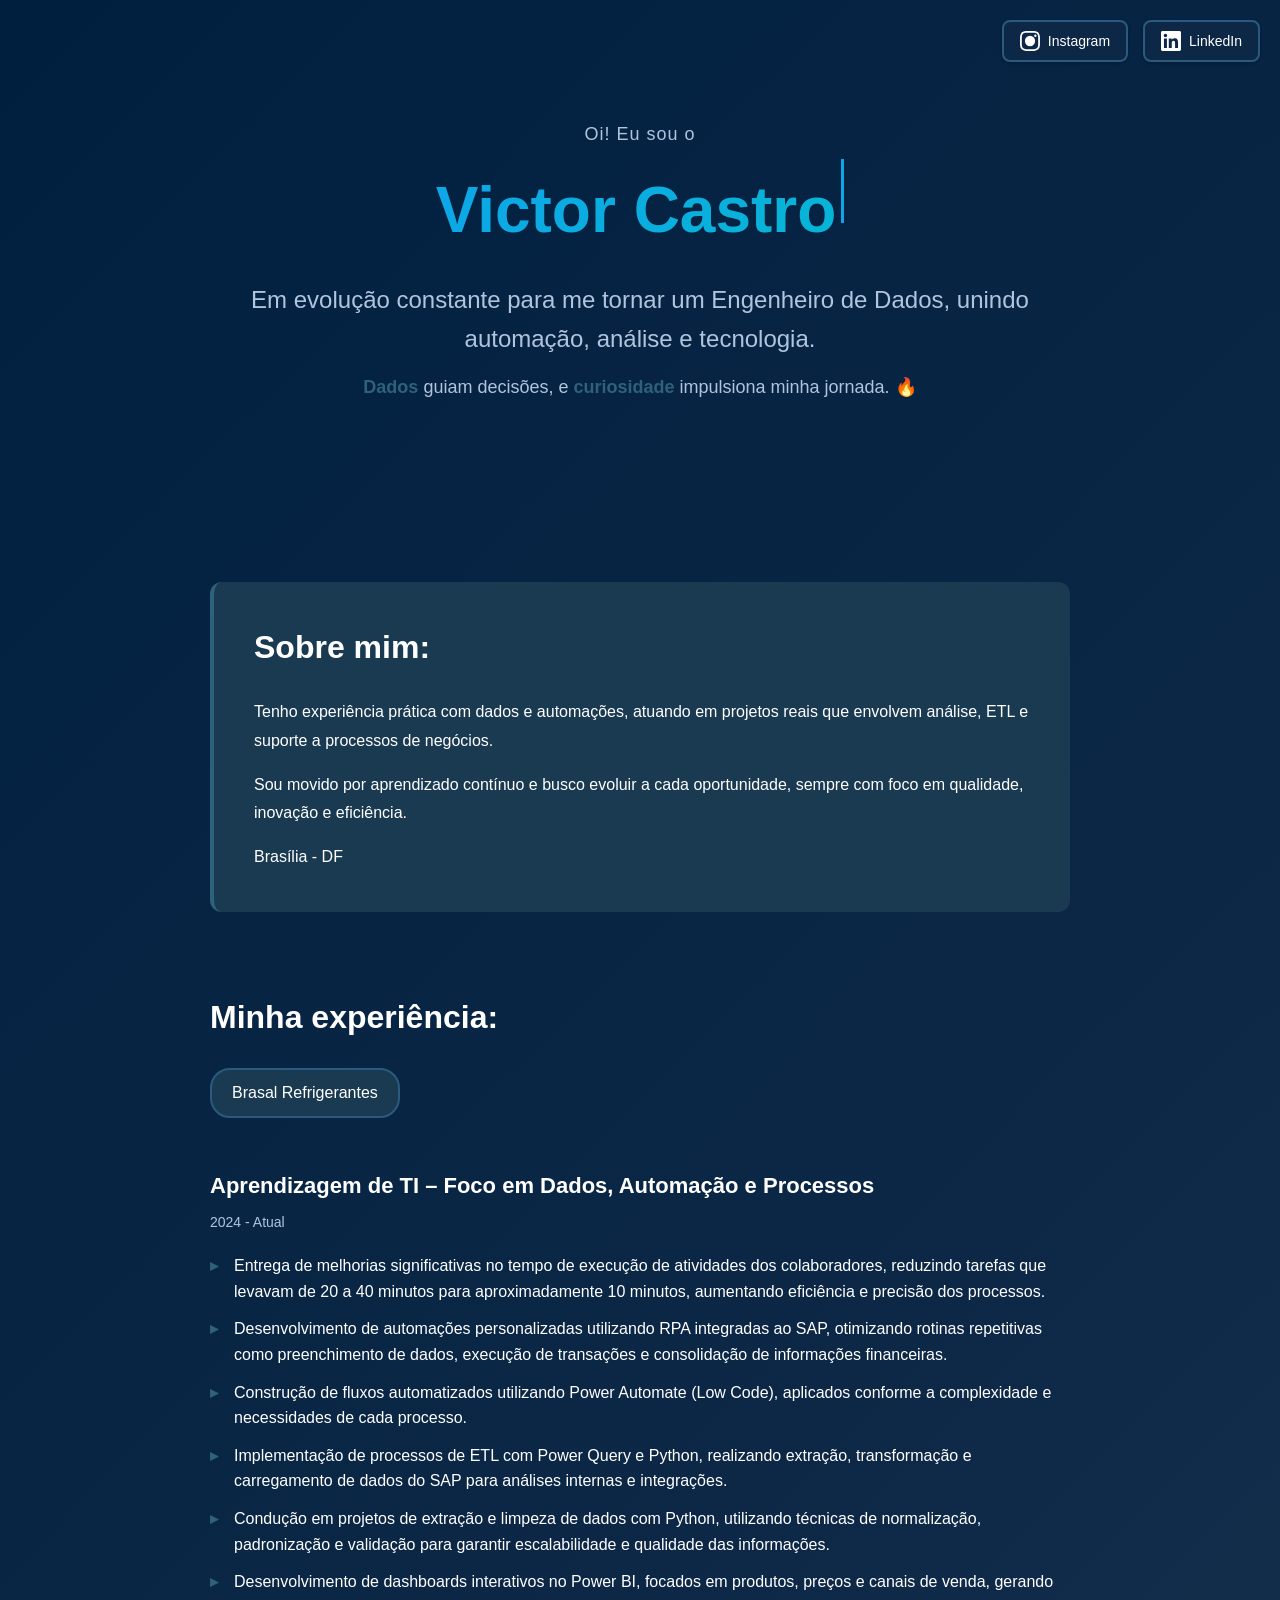
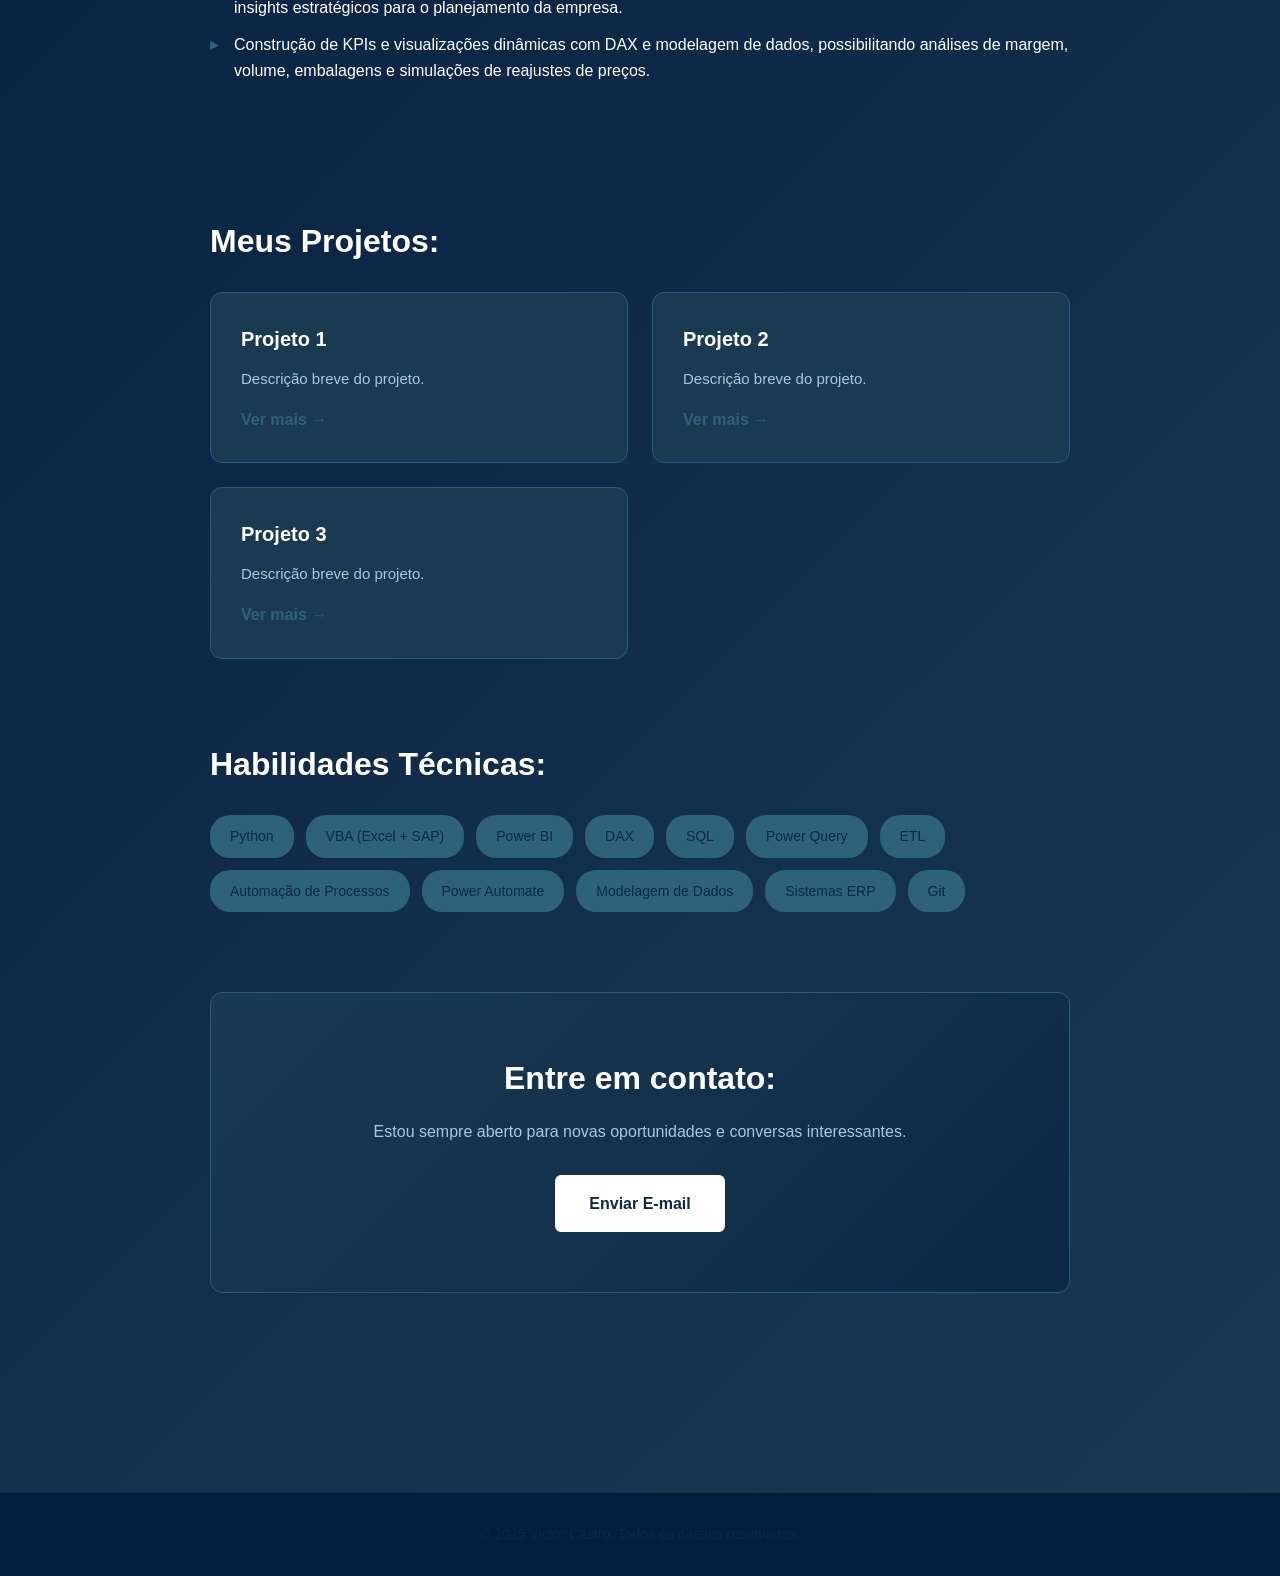
==== index.html @ 32b66afc "Primeira versão do meu portfólio" ====
<!DOCTYPE html>
<html lang="pt-BR">

<head>
    <meta charset="UTF-8">
    <meta name="viewport" content="width=device-width, initial-scale=1.0">
    <title>Seu Nome - Portfólio</title>
    <link rel="stylesheet" href="assets/css/styles.css">
</head>

<body>
    <nav class="social-nav">
        <a href="https://instagram.com" target="_blank" title="Instagram">
            <svg class="social-icon" viewBox="0 0 24 24" fill="currentColor">
                <path
                    d="M12 2.163c3.204 0 3.584.012 4.85.07 3.252.148 4.771 1.691 4.919 4.919.058 1.265.069 1.645.069 4.849 0 3.205-.012 3.584-.069 4.849-.149 3.225-1.664 4.771-4.919 4.919-1.266.057-1.645.069-4.849.069-3.204 0-3.584-.012-4.849-.069-3.259-.149-4.771-1.699-4.919-4.92-.058-1.265-.07-1.644-.07-4.849 0-3.204.013-3.583.07-4.849.149-3.227 1.664-4.771 4.919-4.919 1.266-.057 1.645-.069 4.849-.069zm0-2.163c-3.259 0-3.667.014-4.947.072-4.358.2-6.78 2.618-6.98 6.98-.059 1.281-.073 1.689-.073 4.948 0 3.259.014 3.668.072 4.948.2 4.358 2.618 6.78 6.98 6.98 1.281.058 1.689.072 4.948.072 3.259 0 3.668-.014 4.948-.072 4.354-.2 6.782-2.618 6.979-6.98.059-1.28.073-1.689.073-4.948 0-3.259-.014-3.667-.072-4.947-.196-4.354-2.617-6.78-6.979-6.98-1.281-.059-1.69-.073-4.949-.073zM5.838 12a6.162 6.162 0 1 1 12.324 0 6.162 6.162 0 0 1-12.324 0zM12 16a4 4 0 1 1 0-8 4 4 0 0 1 0 8zm4.965-10.322a1.44 1.44 0 1 1 2.881.001 1.44 1.44 0 0 1-2.881-.001z" />
            </svg>
            <span>Instagram</span>
        </a>
        <a href="https://linkedin.com" target="_blank" title="LinkedIn">
            <svg class="social-icon" viewBox="0 0 24 24" fill="currentColor">
                <path
                    d="M20.447 20.452h-3.554v-5.569c0-1.328-.027-3.037-1.852-3.037-1.853 0-2.136 1.445-2.136 2.939v5.667H9.351V9h3.414v1.561h.046c.477-.9 1.637-1.85 3.37-1.85 3.601 0 4.267 2.37 4.267 5.455v6.286zM5.337 7.433c-1.144 0-2.063-.926-2.063-2.065 0-1.138.92-2.063 2.063-2.063 1.14 0 2.064.925 2.064 2.063 0 1.139-.925 2.065-2.064 2.065zm1.782 13.019H3.555V9h3.564v11.452zM22.225 0H1.771C.792 0 0 .774 0 1.729v20.542C0 23.227.792 24 1.771 24h20.451C23.2 24 24 23.227 24 22.271V1.729C24 .774 23.2 0 22.225 0z" />
            </svg>
            <span>LinkedIn</span>
        </a>
    </nav>

    <main class="container">
        <section class="hero">
            <div class="hero-content">
                <p class="hero-greeting">Oi! Eu sou o</p>
                <h1 class="hero-title"><span id="typing-text">Victor Castro</span><span class="cursor">|</span></h1>
                <p class="hero-subtitle">Em evolução constante para me tornar um Engenheiro de Dados, unindo automação,
                    análise e tecnologia.</p>

                <p class="hero-emphasis">
                    <span class="highlight">Dados</span> guiam decisões, e
                    <span class="highlight">curiosidade</span> impulsiona minha jornada. 🔥
                </p>
            </div>
        </section>


        <section class="about">
            <h2>Sobre mim:</h2>
            <p>Tenho experiência prática com dados e automações, atuando em projetos reais que envolvem análise, ETL e
                suporte a processos de negócios.</p>
            <p>Sou movido por aprendizado contínuo e busco evoluir a cada oportunidade, sempre com foco em qualidade,
                inovação e eficiência.</p>
            <p>Brasília - DF</p>
        </section>


        <section class="experience">
            <h2>Minha experiência:</h2>
            <div class="companies-list">
                <div class="company-item">Brasal Refrigerantes</div>
            </div>

            <div class="job-entry">
                <div class="job-header">
                    <h3 class="job-title">Aprendizagem de TI – Foco em Dados, Automação e Processos</h3>
                    <p class="job-date">2024 - Atual</p>
                </div>

                <ul class="job-description">
                    <li>Entrega de melhorias significativas no tempo de execução de atividades dos colaboradores,
                        reduzindo tarefas que
                        levavam de 20 a 40 minutos para aproximadamente 10 minutos, aumentando eficiência e precisão dos
                        processos.</li>

                    <li>Desenvolvimento de automações personalizadas utilizando RPA integradas ao SAP, otimizando
                        rotinas
                        repetitivas como preenchimento de dados, execução de transações e consolidação de informações
                        financeiras.</li>

                    <li>Construção de fluxos automatizados utilizando Power Automate (Low Code), aplicados conforme a
                        complexidade e necessidades de cada processo.</li>

                    <li>Implementação de processos de ETL com Power Query e Python, realizando extração, transformação e
                        carregamento de dados do SAP para análises internas e integrações.</li>

                    <li>Condução em projetos de extração e limpeza de dados com Python, utilizando técnicas de
                        normalização, padronização e validação para garantir escalabilidade e qualidade das informações.
                    </li>

                    <li>Desenvolvimento de dashboards interativos no Power BI, focados em produtos, preços e canais de
                        venda, gerando insights estratégicos para o planejamento da empresa.</li>

                    <li>Construção de KPIs e visualizações dinâmicas com DAX e modelagem de dados, possibilitando
                        análises de margem, volume, embalagens e simulações de reajustes de preços.</li>
                </ul>
            </div>
        </section>

        <section class="projects">
            <h2>Meus Projetos:</h2>
            <div class="projects-grid">
                <div class="project-card">
                    <h3>Projeto 1</h3>
                    <p>Descrição breve do projeto.</p>
                    <a href="#" class="project-link">Ver mais →</a>
                </div>
                <div class="project-card">
                    <h3>Projeto 2</h3>
                    <p>Descrição breve do projeto.</p>
                    <a href="#" class="project-link">Ver mais →</a>
                </div>
                <div class="project-card">
                    <h3>Projeto 3</h3>
                    <p>Descrição breve do projeto.</p>
                    <a href="#" class="project-link">Ver mais →</a>
                </div>
            </div>
        </section>

        <section class="skills">
            <h2>Habilidades Técnicas:</h2>
            <div class="skills-grid">
                <div class="skill-tag">Python</div>
                <div class="skill-tag">VBA (Excel + SAP)</div>
                <div class="skill-tag">Power BI</div>
                <div class="skill-tag">DAX</div>
                <div class="skill-tag">SQL</div>
                <div class="skill-tag">Power Query</div>
                <div class="skill-tag">ETL</div>
                <div class="skill-tag">Automação de Processos</div>
                <div class="skill-tag">Power Automate</div>
                <div class="skill-tag">Modelagem de Dados</div>
                <div class="skill-tag">Sistemas ERP</div>
                <div class="skill-tag">Git</div>
            </div>
        </section>


        <section class="contact">
            <h2>Entre em contato:</h2>
            <p>Estou sempre aberto para novas oportunidades e conversas interessantes.</p>
            <a href="mailto:seu.email@exemplo.com" class="cta-button">Enviar E-mail</a>
        </section>
    </main>

    <footer class="footer">
        <p>&copy; 2025 Victor Castro. Todos os direitos reservados.</p>
    </footer>

    <script src="assets/js/main.js"></script>
</body>

</html>
---- assets/css/styles.css ----
/* ============================================
   RESET E VARIÁVEIS GLOBAIS
   ============================================ */

:root {
    --primary-color: #2e627a;
    --secondary-color: #001f3f;
    --text-dark: #ffffff;
    --text-light: #b0c4de;
    --bg-light: #1a3a52;
    --bg-white: #0d2847;
    --border-color: #2a5a7f;
    --shadow: 0 1px 3px rgba(0, 0, 0, 0.3);
    --shadow-lg: 0 10px 25px rgba(0, 0, 0, 0.3);
    --transition: all 0.3s ease;
}

* {
    margin: 0;
    padding: 0;
    box-sizing: border-box;
}

html {
    scroll-behavior: smooth;
}

body {
    font-family: -apple-system, BlinkMacSystemFont, 'Segoe UI', Roboto, Oxygen, Ubuntu, Cantarell, sans-serif;
    line-height: 1.6;
    color: var(--text-dark);
    background: linear-gradient(135deg, #001f3f 0%, #0d2847 50%, #1a3a52 100%);
    overflow-x: hidden;
    min-height: 100vh;
}

/* ============================================
   NAVEGAÇÃO DE REDES SOCIAIS
   ============================================ */

.social-nav {
    position: fixed;
    top: 20px;
    right: 20px;
    display: flex;
    gap: 15px;
    z-index: 1000;
    flex-wrap: wrap;
    justify-content: flex-end;
}

.social-nav a {
    display: flex;
    align-items: center;
    gap: 8px;
    padding: 8px 16px;
    background-color: var(--bg-white);
    border: 2px solid var(--border-color);
    border-radius: 8px;
    color: var(--text-dark);
    text-decoration: none;
    font-size: 14px;
    transition: var(--transition);
    box-shadow: var(--shadow);
}

.social-nav a:hover {
    border-color: var(--primary-color);
    color: var(--primary-color);
    transform: translateY(-2px);
    box-shadow: var(--shadow-lg);
}

.social-icon {
    width: 20px;
    height: 20px;
}

/* ============================================
   CONTAINER E LAYOUT
   ============================================ */

.container {
    max-width: 900px;
    margin: 0 auto;
    padding: 60px 20px;
}

section {
    margin-bottom: 80px;
    animation: fadeIn 0.6s ease-in;
}

@keyframes fadeIn {
    from {
        opacity: 0;
        transform: translateY(20px);
    }
    to {
        opacity: 1;
        transform: translateY(0);
    }
}

/* ============================================
   SEÇÃO HERO
   ============================================ */

.hero {
    text-align: center;
    padding: 60px 0;
}

.hero-greeting {
    font-size: 18px;
    color: var(--text-light);
    margin-bottom: 10px;
    letter-spacing: 1px;
}

.hero-title {
    font-size: 64px;
    font-weight: 700;
    margin-bottom: 20px;
    background: linear-gradient(135deg, #0ea5e9 0%, #06b6d4 100%);
    -webkit-background-clip: text;
    -webkit-text-fill-color: transparent;
    background-clip: text;
    min-height: 80px;
    display: inline-block;
}

#typing-text {
    display: inline-block;
    min-width: 400px;
}

.cursor {
    display: inline-block;
    width: 3px;
    height: 1em;
    background-color: #0ea5e9;
    margin-left: 5px;
    animation: blink 0.7s infinite;
}

@keyframes blink {
    0%, 49% {
        opacity: 1;
    }
    50%, 100% {
        opacity: 0;
    }
}

.hero-subtitle {
    font-size: 24px;
    color: var(--text-light);
    margin-bottom: 15px;
    font-weight: 500;
}

.hero-emphasis {
    font-size: 18px;
    color: var(--text-light);
    margin-bottom: 40px;
}

.highlight {
    color: var(--primary-color);
    font-weight: 600;
}

/* ============================================
   BOTÃO CTA
   ============================================ */

.cta-button {
    display: inline-block;
    padding: 14px 32px;
    background-color: var(--text-dark);
    color: var(--bg-white);
    text-decoration: none;
    border-radius: 6px;
    font-weight: 600;
    font-size: 16px;
    transition: var(--transition);
    border: 2px solid var(--text-dark);
    cursor: pointer;
}

.cta-button:hover {
    background-color: var(--primary-color);
    border-color: var(--primary-color);
    transform: translateY(-2px);
    box-shadow: var(--shadow-lg);
}

/* ============================================
   SEÇÃO SOBRE
   ============================================ */

.about {
    background-color: var(--bg-light);
    padding: 40px;
    border-radius: 12px;
    border-left: 4px solid var(--primary-color);
}

.about h2,
.experience h2,
.projects h2,
.skills h2,
.contact h2 {
    font-size: 32px;
    margin-bottom: 25px;
    color: var(--text-dark);
}

.about p {
    font-size: 16px;
    line-height: 1.8;
    color: var(--text-dark);
    margin-bottom: 15px;
}

.about p:last-child {
    margin-bottom: 0;
}

/* ============================================
   SEÇÃO EXPERIÊNCIA
   ============================================ */

.experience {
    margin-bottom: 80px;
}

.companies-list {
    display: flex;
    gap: 12px;
    flex-wrap: wrap;
    margin-bottom: 50px;
}

.company-item {
    padding: 10px 20px;
    background-color: var(--bg-light);
    border: 2px solid var(--border-color);
    border-radius: 20px;
    font-weight: 500;
    color: var(--text-dark);
    transition: var(--transition);
}

.company-item:hover {
    border-color: var(--primary-color);
    color: var(--primary-color);
}

.job-entry {
    margin-bottom: 40px;
    padding-bottom: 40px;
    border-bottom: 1px solid var(--border-color);
}

.job-entry:last-child {
    border-bottom: none;
}

.job-header {
    margin-bottom: 20px;
}

.job-title {
    font-size: 22px;
    font-weight: 600;
    color: var(--text-dark);
    margin-bottom: 8px;
}

.job-date {
    font-size: 14px;
    color: var(--text-light);
    font-weight: 500;
}

.job-description {
    list-style: none;
    padding-left: 0;
}

.job-description li {
    font-size: 16px;
    color: var(--text-dark);
    margin-bottom: 12px;
    padding-left: 24px;
    position: relative;
}

.job-description li:before {
    content: "▸";
    position: absolute;
    left: 0;
    color: var(--primary-color);
    font-weight: bold;
}

/* ============================================
   SEÇÃO PROJETOS
   ============================================ */

.projects-grid {
    display: grid;
    grid-template-columns: repeat(auto-fit, minmax(280px, 1fr));
    gap: 24px;
}

.project-card {
    background-color: var(--bg-light);
    padding: 30px;
    border-radius: 12px;
    border: 1px solid var(--border-color);
    transition: var(--transition);
}

.project-card:hover {
    transform: translateY(-5px);
    box-shadow: var(--shadow-lg);
    border-color: var(--primary-color);
}

.project-card h3 {
    font-size: 20px;
    margin-bottom: 12px;
    color: var(--text-dark);
}

.project-card p {
    font-size: 15px;
    color: var(--text-light);
    margin-bottom: 16px;
    line-height: 1.6;
}

.project-link {
    color: var(--primary-color);
    text-decoration: none;
    font-weight: 600;
    transition: var(--transition);
}

.project-link:hover {
    color: var(--text-dark);
    text-decoration: underline;
}

/* ============================================
   SEÇÃO HABILIDADES
   ============================================ */

.skills-grid {
    display: flex;
    flex-wrap: wrap;
    gap: 12px;
}

.skill-tag {
    padding: 10px 20px;
    background-color: var(--primary-color);
    color: var(--bg-white);
    border-radius: 20px;
    font-weight: 500;
    font-size: 14px;
    transition: var(--transition);
    cursor: default;
}

.skill-tag:hover {
    transform: scale(1.05);
    box-shadow: var(--shadow-lg);
}

/* ============================================
   SEÇÃO CONTATO
   ============================================ */

.contact {
    text-align: center;
    padding: 60px 40px;
    background: linear-gradient(135deg, var(--bg-light) 0%, var(--bg-white) 100%);
    border-radius: 12px;
    border: 1px solid var(--border-color);
}

.contact h2 {
    margin-bottom: 15px;
}

.contact p {
    font-size: 16px;
    color: var(--text-light);
    margin-bottom: 30px;
}

/* ============================================
   FOOTER
   ============================================ */

.footer {
    background-color: var(--secondary-color);
    color: var(--bg-white);
    text-align: center;
    padding: 30px 20px;
    margin-top: 60px;
}

.footer p {
    font-size: 14px;
}



@media (max-width: 768px) {
    .hero-title {
        font-size: 42px;
    }

    .hero-subtitle {
        font-size: 18px;
    }

    .social-nav {
        position: static;
        justify-content: center;
        margin-bottom: 30px;
        flex-direction: column;
        align-items: center;
    }

    .social-nav a {
        width: 100%;
        justify-content: center;
    }

    .container {
        padding: 30px 15px;
    }

    section {
        margin-bottom: 50px;
    }

    .about,
    .contact {
        padding: 30px 20px;
    }

    .projects-grid {
        grid-template-columns: 1fr;
    }

    .about h2,
    .experience h2,
    .projects h2,
    .skills h2,
    .contact h2 {
        font-size: 24px;
    }
}

@media (max-width: 480px) {
    .hero-title {
        font-size: 32px;
    }

    .hero-subtitle {
        font-size: 16px;
    }

    .hero-emphasis {
        font-size: 14px;
    }

    .cta-button {
        padding: 12px 24px;
        font-size: 14px;
    }

    .job-title {
        font-size: 18px;
    }

    .job-description li {
        font-size: 14px;
    }

    .project-card h3 {
        font-size: 18px;
    }

    .project-card p {
        font-size: 14px;
    }

    .skill-tag {
        font-size: 13px;
        padding: 8px 16px;
    }
}
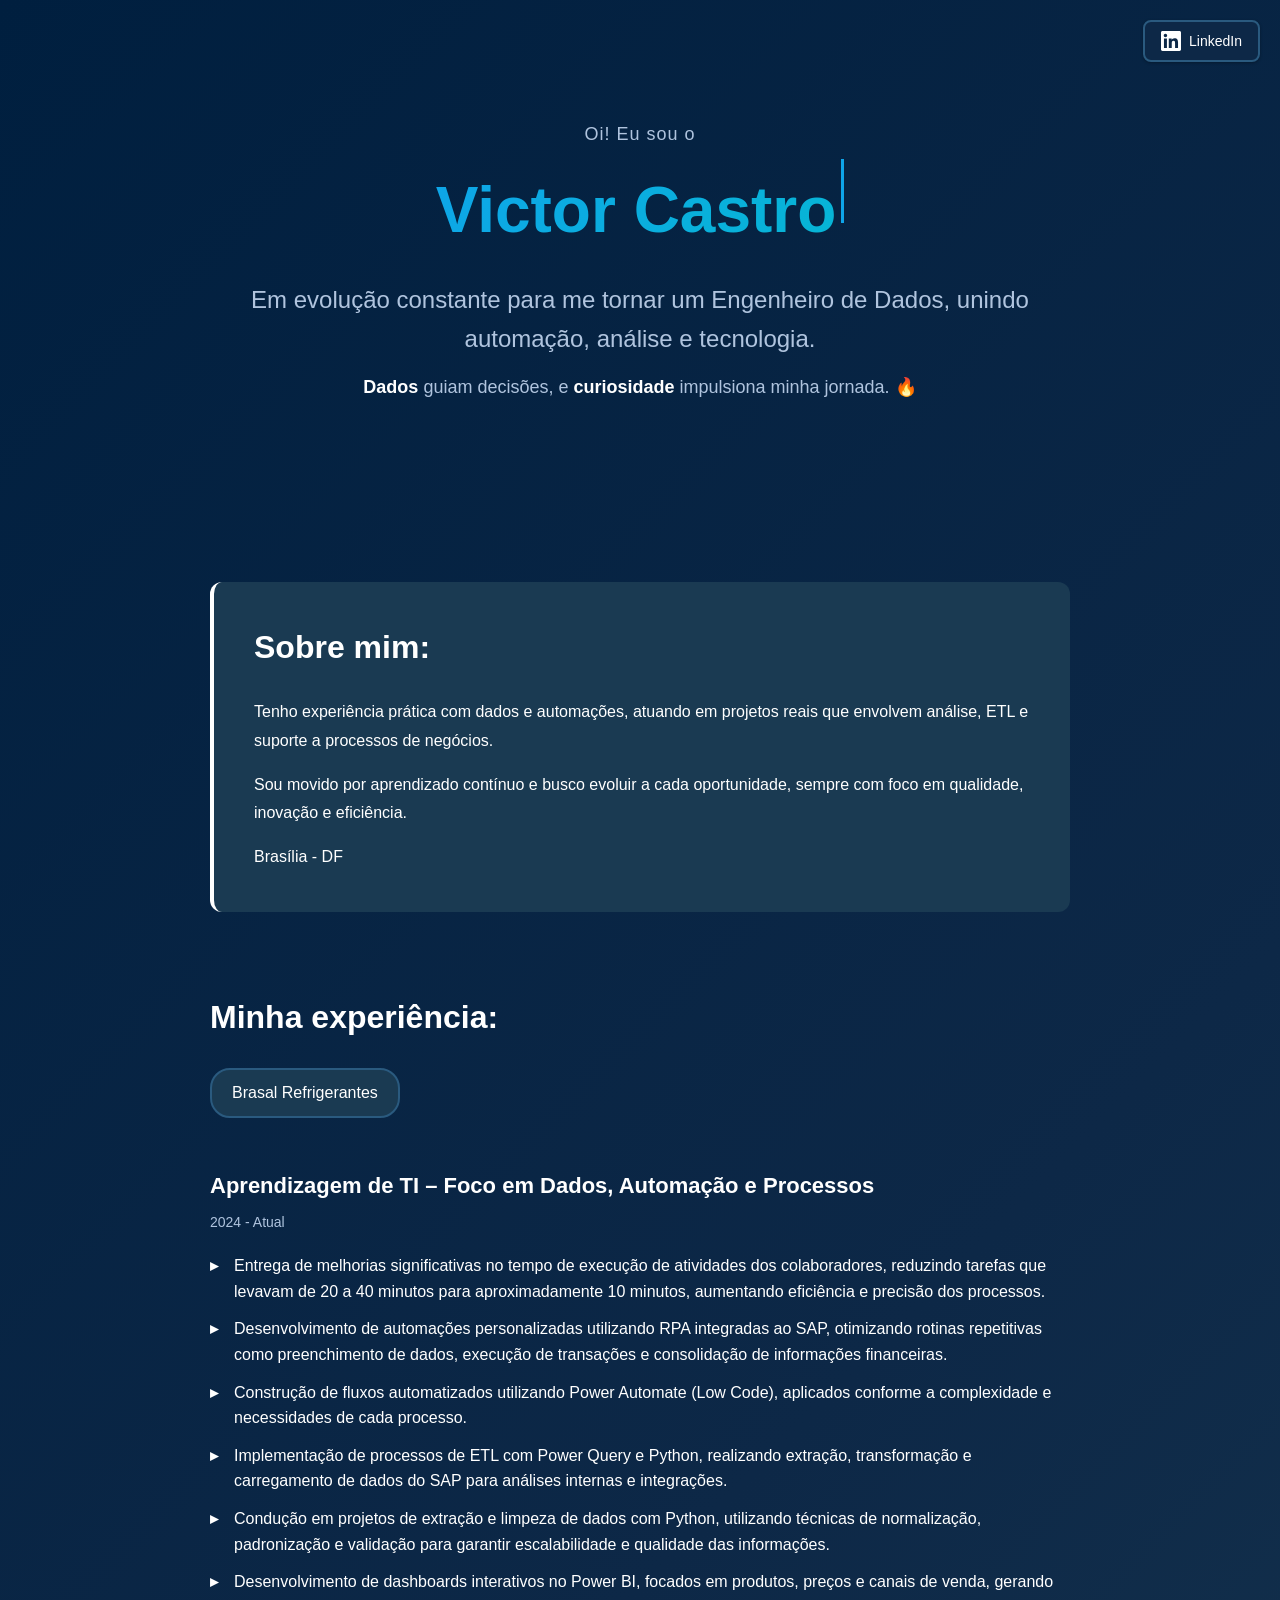
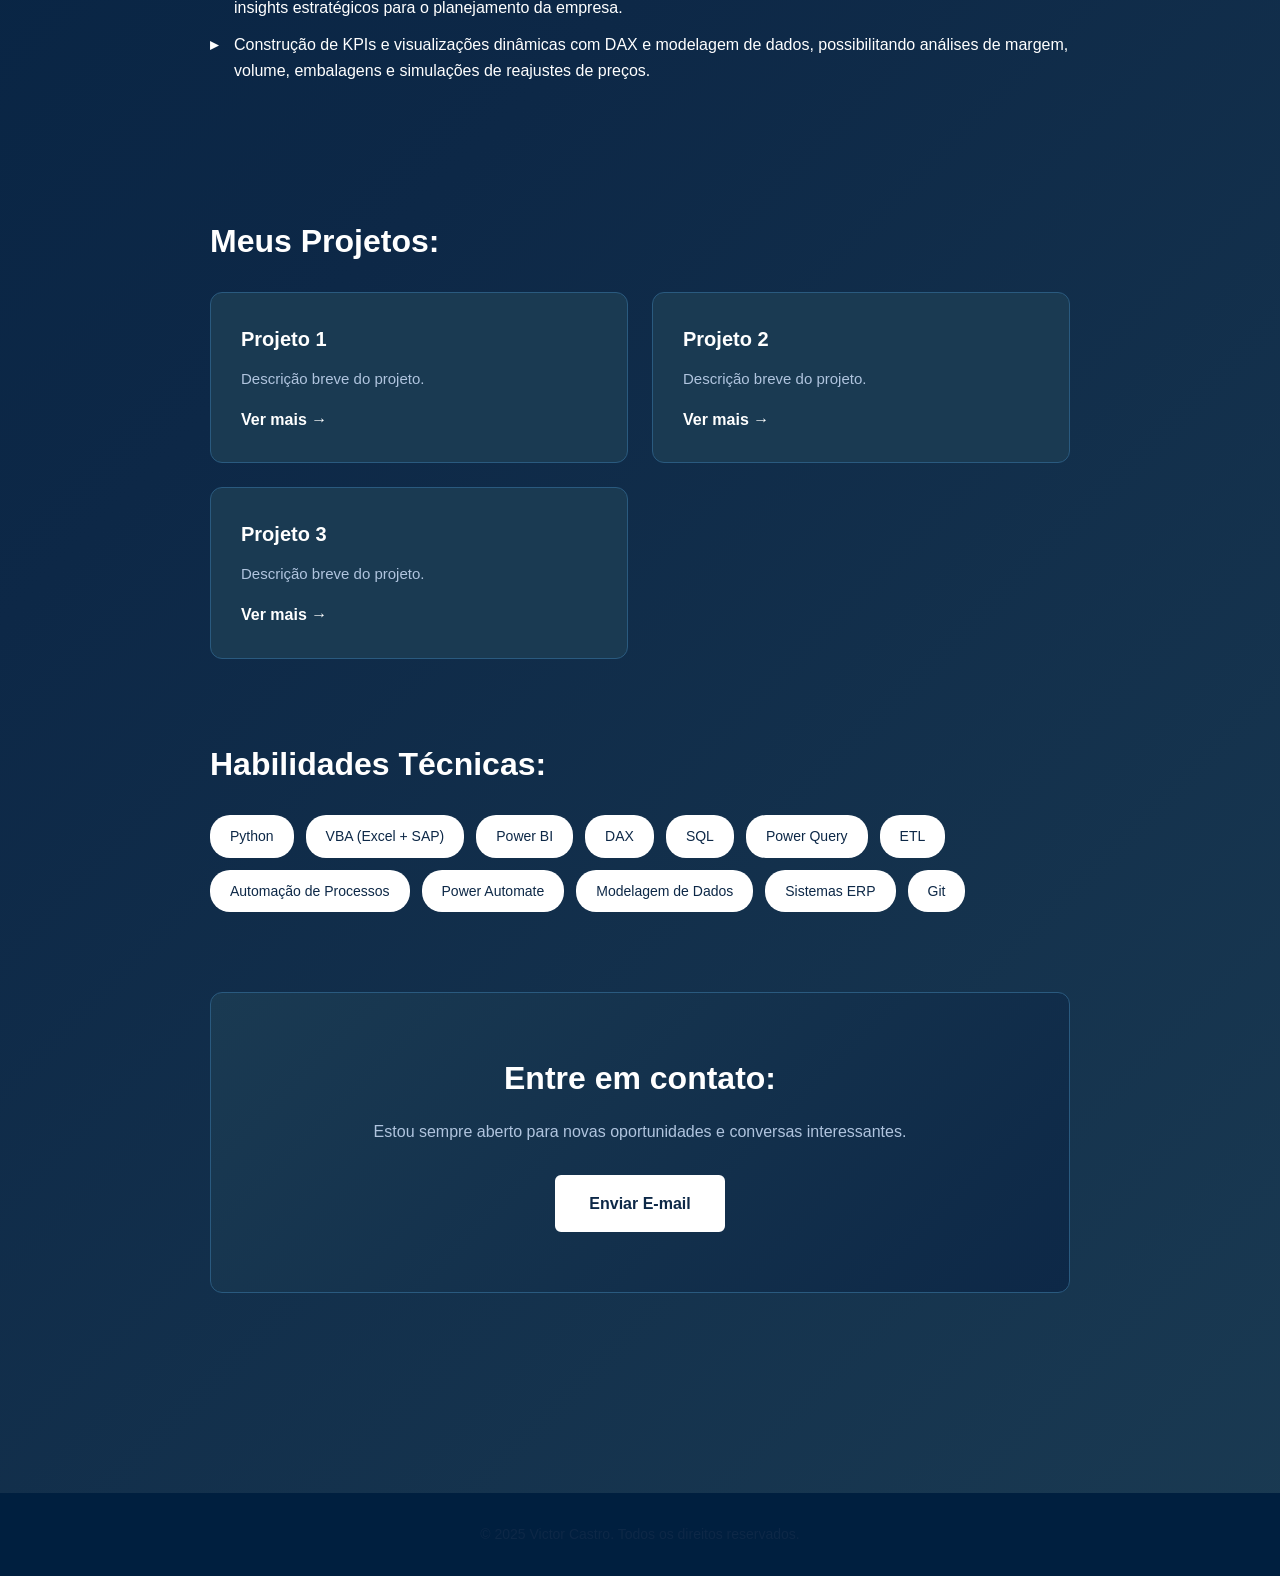
==== commit cb4b695e: "up" ====
--- a/index.html
+++ b/index.html
@@ -4,19 +4,12 @@
 <head>
     <meta charset="UTF-8">
     <meta name="viewport" content="width=device-width, initial-scale=1.0">
-    <title>Seu Nome - Portfólio</title>
+    <title>Victor Castro - Portfólio</title>
     <link rel="stylesheet" href="assets/css/styles.css">
 </head>
 
 <body>
     <nav class="social-nav">
-        <a href="https://instagram.com" target="_blank" title="Instagram">
-            <svg class="social-icon" viewBox="0 0 24 24" fill="currentColor">
-                <path
-                    d="M12 2.163c3.204 0 3.584.012 4.85.07 3.252.148 4.771 1.691 4.919 4.919.058 1.265.069 1.645.069 4.849 0 3.205-.012 3.584-.069 4.849-.149 3.225-1.664 4.771-4.919 4.919-1.266.057-1.645.069-4.849.069-3.204 0-3.584-.012-4.849-.069-3.259-.149-4.771-1.699-4.919-4.92-.058-1.265-.07-1.644-.07-4.849 0-3.204.013-3.583.07-4.849.149-3.227 1.664-4.771 4.919-4.919 1.266-.057 1.645-.069 4.849-.069zm0-2.163c-3.259 0-3.667.014-4.947.072-4.358.2-6.78 2.618-6.98 6.98-.059 1.281-.073 1.689-.073 4.948 0 3.259.014 3.668.072 4.948.2 4.358 2.618 6.78 6.98 6.98 1.281.058 1.689.072 4.948.072 3.259 0 3.668-.014 4.948-.072 4.354-.2 6.782-2.618 6.979-6.98.059-1.28.073-1.689.073-4.948 0-3.259-.014-3.667-.072-4.947-.196-4.354-2.617-6.78-6.979-6.98-1.281-.059-1.69-.073-4.949-.073zM5.838 12a6.162 6.162 0 1 1 12.324 0 6.162 6.162 0 0 1-12.324 0zM12 16a4 4 0 1 1 0-8 4 4 0 0 1 0 8zm4.965-10.322a1.44 1.44 0 1 1 2.881.001 1.44 1.44 0 0 1-2.881-.001z" />
-            </svg>
-            <span>Instagram</span>
-        </a>
         <a href="https://linkedin.com" target="_blank" title="LinkedIn">
             <svg class="social-icon" viewBox="0 0 24 24" fill="currentColor">
                 <path
--- a/assets/css/styles.css
+++ b/assets/css/styles.css
@@ -1,9 +1,6 @@
-/* ============================================
-   RESET E VARIÁVEIS GLOBAIS
-   ============================================ */
 
 :root {
-    --primary-color: #2e627a;
+    --primary-color: #ffffff;
     --secondary-color: #001f3f;
     --text-dark: #ffffff;
     --text-light: #b0c4de;
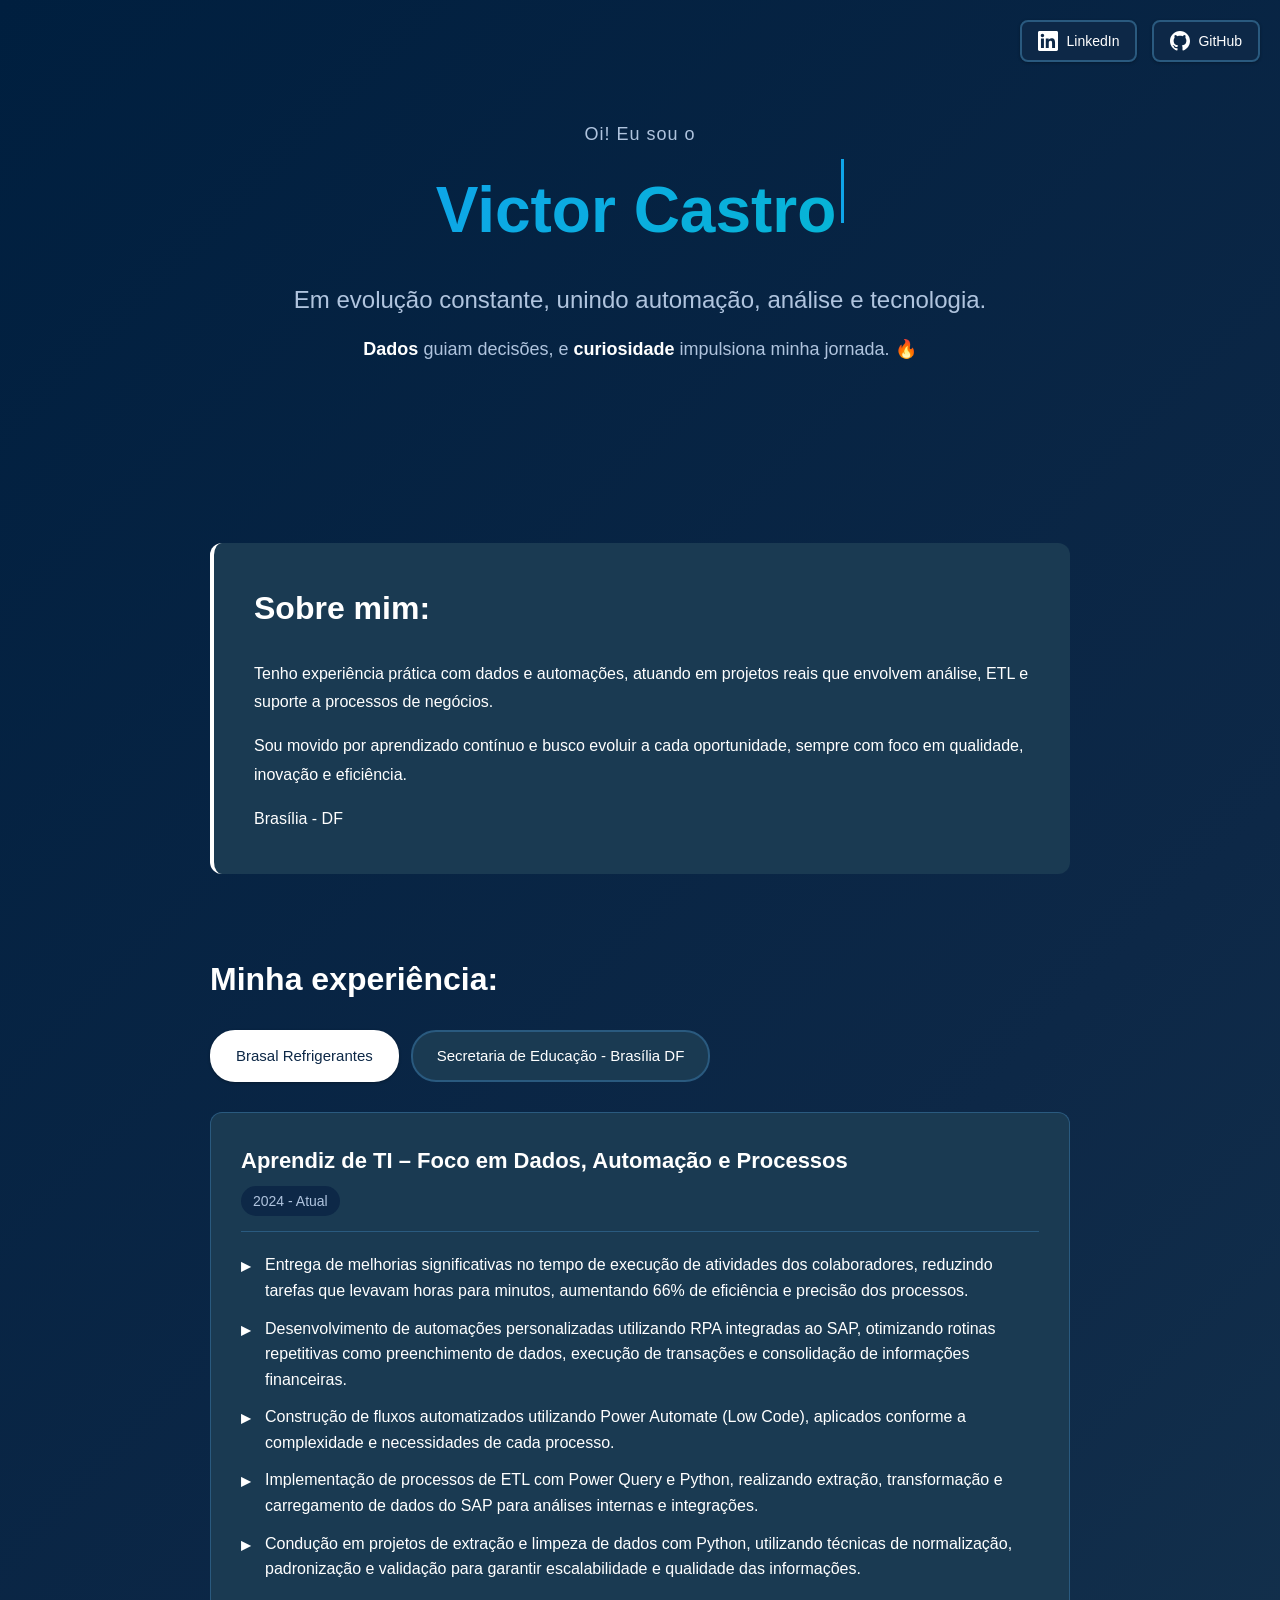
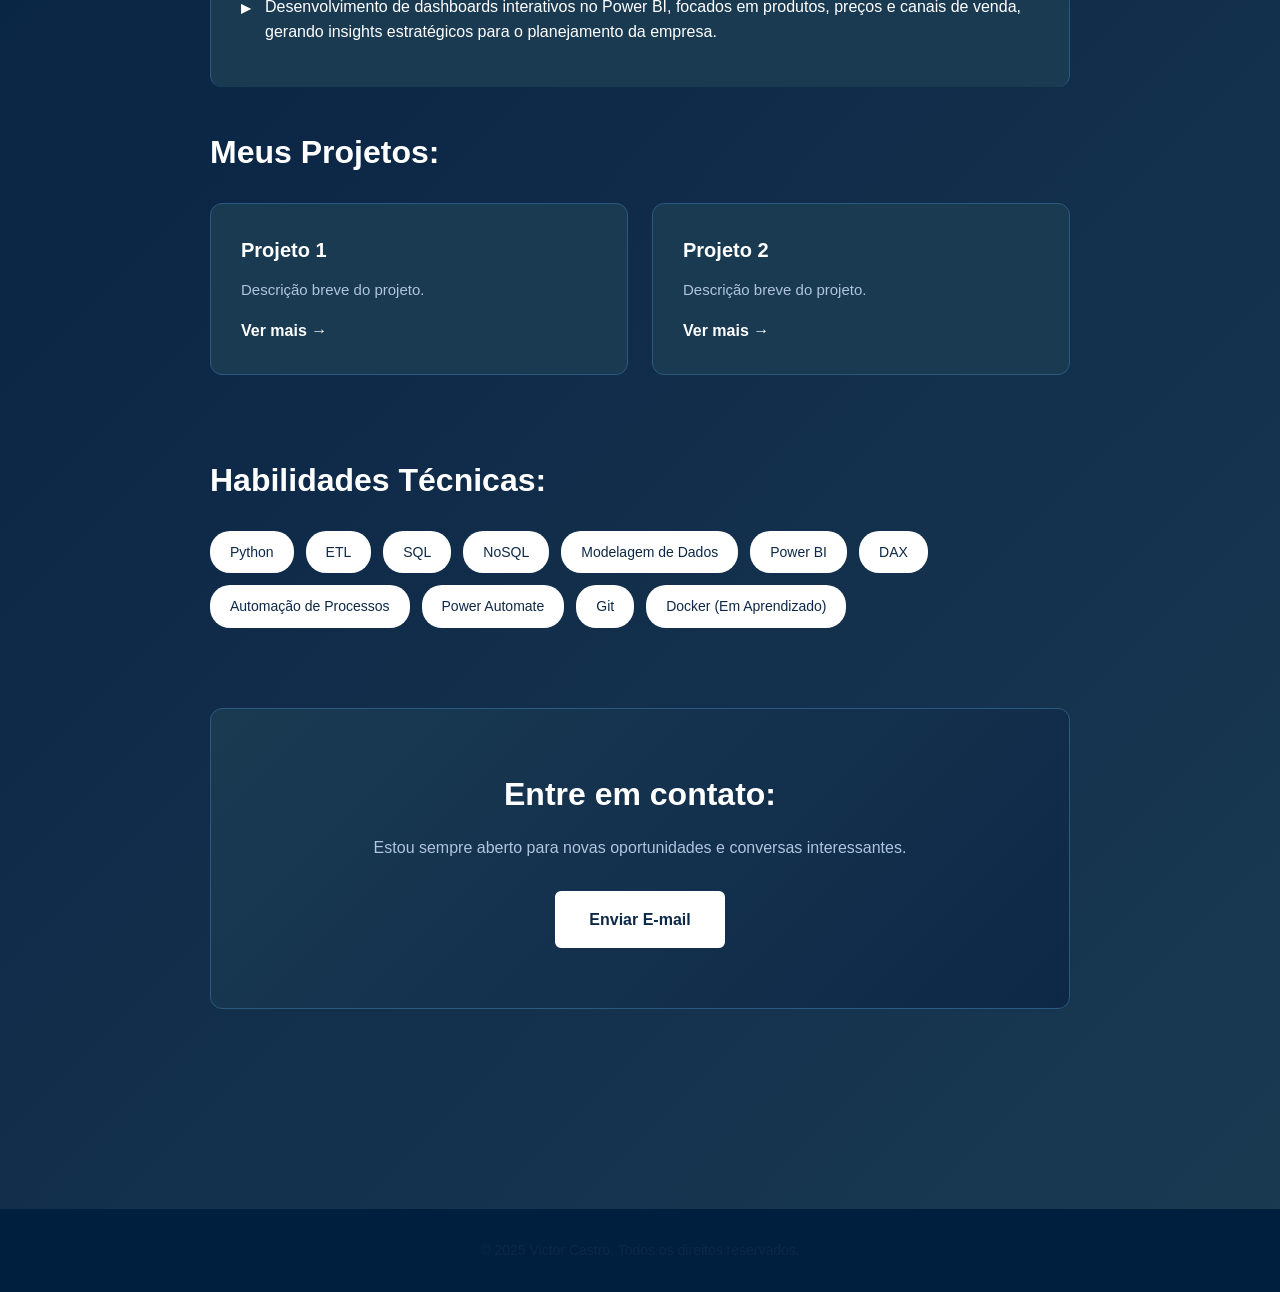
==== commit ccb397b7: "up" ====
--- a/index.html
+++ b/index.html
@@ -10,12 +10,20 @@
 
 <body>
     <nav class="social-nav">
-        <a href="https://linkedin.com" target="_blank" title="LinkedIn">
+        <a href="https://linkedin.com/in/victor-castro-10756a274/" target="_blank" title="LinkedIn">
             <svg class="social-icon" viewBox="0 0 24 24" fill="currentColor">
                 <path
                     d="M20.447 20.452h-3.554v-5.569c0-1.328-.027-3.037-1.852-3.037-1.853 0-2.136 1.445-2.136 2.939v5.667H9.351V9h3.414v1.561h.046c.477-.9 1.637-1.85 3.37-1.85 3.601 0 4.267 2.37 4.267 5.455v6.286zM5.337 7.433c-1.144 0-2.063-.926-2.063-2.065 0-1.138.92-2.063 2.063-2.063 1.14 0 2.064.925 2.064 2.063 0 1.139-.925 2.065-2.064 2.065zm1.782 13.019H3.555V9h3.564v11.452zM22.225 0H1.771C.792 0 0 .774 0 1.729v20.542C0 23.227.792 24 1.771 24h20.451C23.2 24 24 23.227 24 22.271V1.729C24 .774 23.2 0 22.225 0z" />
             </svg>
             <span>LinkedIn</span>
+        </a>
+
+        <a href="https://github.com/vitinhozy" target="_blank" title="GitHub">
+            <svg class="social-icon" viewBox="0 0 24 24" fill="currentColor">
+                <path
+                    d="M12 0c-6.626 0-12 5.373-12 12 0 5.302 3.438 9.8 8.207 11.387.599.111.793-.261.793-.577v-2.234c-3.338.726-4.033-1.416-4.033-1.416-.546-1.387-1.333-1.756-1.333-1.756-1.089-.745.083-.729.083-.729 1.205.084 1.839 1.237 1.839 1.237 1.07 1.834 2.807 1.304 3.492.997.107-.775.418-1.305.762-1.604-2.665-.305-5.467-1.334-5.467-5.931 0-1.311.469-2.381 1.236-3.221-.124-.303-.535-1.524.117-3.176 0 0 1.008-.322 3.301 1.23.957-.266 1.983-.399 3.003-.404 1.02.005 2.047.138 3.006.404 2.291-1.552 3.297-1.23 3.297-1.23.653 1.653.242 2.874.118 3.176.77.84 1.235 1.911 1.235 3.221 0 4.609-2.807 5.624-5.479 5.921.43.372.823 1.102.823 2.222v3.293c0 .319.192.694.801.576 4.765-1.589 8.199-6.086 8.199-11.386 0-6.627-5.373-12-12-12z" />
+            </svg>
+            <span>GitHub</span>
         </a>
     </nav>
 
@@ -24,7 +32,7 @@
             <div class="hero-content">
                 <p class="hero-greeting">Oi! Eu sou o</p>
                 <h1 class="hero-title"><span id="typing-text">Victor Castro</span><span class="cursor">|</span></h1>
-                <p class="hero-subtitle">Em evolução constante para me tornar um Engenheiro de Dados, unindo automação,
+                <p class="hero-subtitle">Em evolução constante, unindo automação,
                     análise e tecnologia.</p>
 
                 <p class="hero-emphasis">
@@ -48,90 +56,101 @@
         <section class="experience">
             <h2>Minha experiência:</h2>
             <div class="companies-list">
-                <div class="company-item">Brasal Refrigerantes</div>
+                <div class="company-item active" data-company="brasal">Brasal Refrigerantes</div>
+                <div class="company-item" data-company="empresa2">Secretaria de Educação - Brasília DF</div>
             </div>
 
-            <div class="job-entry">
-                <div class="job-header">
-                    <h3 class="job-title">Aprendizagem de TI – Foco em Dados, Automação e Processos</h3>
-                    <p class="job-date">2024 - Atual</p>
-                </div>
+            <div id="experience-brasal" class="experience-content active">
+                <div class="job-entry">
+                    <div class="job-header">
+                        <h3 class="job-title">Aprendiz de TI – Foco em Dados, Automação e Processos</h3>
+                        <p class="job-date">2024 - Atual</p>
+                    </div>
 
-                <ul class="job-description">
-                    <li>Entrega de melhorias significativas no tempo de execução de atividades dos colaboradores,
-                        reduzindo tarefas que
-                        levavam de 20 a 40 minutos para aproximadamente 10 minutos, aumentando eficiência e precisão dos
-                        processos.</li>
-
-                    <li>Desenvolvimento de automações personalizadas utilizando RPA integradas ao SAP, otimizando
-                        rotinas
-                        repetitivas como preenchimento de dados, execução de transações e consolidação de informações
-                        financeiras.</li>
-
-                    <li>Construção de fluxos automatizados utilizando Power Automate (Low Code), aplicados conforme a
-                        complexidade e necessidades de cada processo.</li>
-
-                    <li>Implementação de processos de ETL com Power Query e Python, realizando extração, transformação e
-                        carregamento de dados do SAP para análises internas e integrações.</li>
-
-                    <li>Condução em projetos de extração e limpeza de dados com Python, utilizando técnicas de
-                        normalização, padronização e validação para garantir escalabilidade e qualidade das informações.
-                    </li>
-
-                    <li>Desenvolvimento de dashboards interativos no Power BI, focados em produtos, preços e canais de
-                        venda, gerando insights estratégicos para o planejamento da empresa.</li>
-
-                    <li>Construção de KPIs e visualizações dinâmicas com DAX e modelagem de dados, possibilitando
-                        análises de margem, volume, embalagens e simulações de reajustes de preços.</li>
-                </ul>
-            </div>
-        </section>
-
-        <section class="projects">
-            <h2>Meus Projetos:</h2>
-            <div class="projects-grid">
-                <div class="project-card">
-                    <h3>Projeto 1</h3>
-                    <p>Descrição breve do projeto.</p>
-                    <a href="#" class="project-link">Ver mais →</a>
-                </div>
-                <div class="project-card">
-                    <h3>Projeto 2</h3>
-                    <p>Descrição breve do projeto.</p>
-                    <a href="#" class="project-link">Ver mais →</a>
-                </div>
-                <div class="project-card">
-                    <h3>Projeto 3</h3>
-                    <p>Descrição breve do projeto.</p>
-                    <a href="#" class="project-link">Ver mais →</a>
+                    <ul class="job-description">
+                        <li>Entrega de melhorias significativas no tempo de execução de atividades dos colaboradores,
+                            reduzindo tarefas que levavam horas para minutos, aumentando
+                            66% de eficiência e precisão dos processos.</li>
+                        <li>Desenvolvimento de automações personalizadas utilizando RPA integradas ao SAP, otimizando
+                            rotinas
+                            repetitivas como preenchimento de dados, execução de transações e consolidação de
+                            informações
+                            financeiras.</li>
+                        <li>Construção de fluxos automatizados utilizando Power Automate (Low Code), aplicados conforme
+                            a
+                            complexidade e necessidades de cada processo.</li>
+                        <li>Implementação de processos de ETL com Power Query e Python, realizando extração,
+                            transformação e
+                            carregamento de dados do SAP para análises internas e integrações.</li>
+                        <li>Condução em projetos de extração e limpeza de dados com Python, utilizando técnicas de
+                            normalização, padronização e validação para garantir escalabilidade e qualidade das
+                            informações.
+                        </li>
+                        <li>Desenvolvimento de dashboards interativos no Power BI, focados em produtos, preços e canais
+                            de
+                            venda, gerando insights estratégicos para o planejamento da empresa.</li>
+                    </ul>
                 </div>
             </div>
-        </section>
 
-        <section class="skills">
-            <h2>Habilidades Técnicas:</h2>
-            <div class="skills-grid">
-                <div class="skill-tag">Python</div>
-                <div class="skill-tag">VBA (Excel + SAP)</div>
-                <div class="skill-tag">Power BI</div>
-                <div class="skill-tag">DAX</div>
-                <div class="skill-tag">SQL</div>
-                <div class="skill-tag">Power Query</div>
-                <div class="skill-tag">ETL</div>
-                <div class="skill-tag">Automação de Processos</div>
-                <div class="skill-tag">Power Automate</div>
-                <div class="skill-tag">Modelagem de Dados</div>
-                <div class="skill-tag">Sistemas ERP</div>
-                <div class="skill-tag">Git</div>
+            <div id="experience-empresa2" class="experience-content">
+                <div class="job-entry">
+                    <div class="job-header">
+                        <h3 class="job-title">Estágio - Técnico em Informática</h3>
+                        <p class="job-date">Maio 2024 - Set 2024</p>
+                    </div>
+
+                    <ul class="job-description">
+                        <li>Contribuí para a redução de aproximadamente 30% no tempo médio de resolução de chamados,
+                            proporcionando maior disponibilidade dos sistemas e melhor experiência aos usuários.</li>
+                        <li>Diagnóstico e resolução de falhas técnicas, reduzindo tempo de inatividade e aumentando a
+                            produtividade dos usuários.</li>
+                        <li> Manutenção, configuração e montagem de computadores, impressoras e redes locais, garantindo
+                            pleno funcionamento da infraestrutura.</li>
+                        <li>Suporte técnico aos colaboradores, solucionando incidentes de hardware, software e
+                            conectividade com rapidez e eficiência.</li>
+                    </ul>
+                </div>
             </div>
-        </section>
 
 
-        <section class="contact">
-            <h2>Entre em contato:</h2>
-            <p>Estou sempre aberto para novas oportunidades e conversas interessantes.</p>
-            <a href="mailto:seu.email@exemplo.com" class="cta-button">Enviar E-mail</a>
-        </section>
+            <section class="projects">
+                <h2>Meus Projetos:</h2>
+                <div class="projects-grid">
+                    <div class="project-card">
+                        <h3>Projeto 1</h3>
+                        <p>Descrição breve do projeto.</p>
+                        <a href="#" class="project-link">Ver mais →</a>
+                    </div>
+                    <div class="project-card">
+                        <h3>Projeto 2</h3>
+                        <p>Descrição breve do projeto.</p>
+                        <a href="#" class="project-link">Ver mais →</a>
+                    </div>
+            </section>
+
+            <section class="skills">
+                <h2>Habilidades Técnicas:</h2>
+                <div class="skills-grid">
+                    <div class="skill-tag">Python</div>
+                    <div class="skill-tag">ETL</div>
+                    <div class="skill-tag">SQL</div>
+                    <div class="skill-tag">NoSQL</div>
+                    <div class="skill-tag">Modelagem de Dados</div>
+                    <div class="skill-tag">Power BI</div>
+                    <div class="skill-tag">DAX</div>
+                    <div class="skill-tag">Automação de Processos</div>
+                    <div class="skill-tag">Power Automate</div>
+                    <div class="skill-tag">Git</div>
+                    <div class="skill-tag">Docker (Em Aprendizado)</div>
+                </div>
+            </section>
+
+            <section class="contact">
+                <h2>Entre em contato:</h2>
+                <p>Estou sempre aberto para novas oportunidades e conversas interessantes.</p>
+                <a href="mailto:victorrodrigo04@gmail.com" class="cta-button">Enviar E-mail</a>
+            </section>
     </main>
 
     <footer class="footer">
--- a/assets/css/styles.css
+++ b/assets/css/styles.css
@@ -505,3 +505,168 @@
         padding: 8px 16px;
     }
 }
+
+/* ============================================
+   SEÇÃO EXPERIÊNCIA INTERATIVA
+   ============================================ */
+
+.companies-list {
+    display: flex;
+    gap: 12px;
+    flex-wrap: wrap;
+    margin-bottom: 30px;
+}
+
+.company-item {
+    padding: 12px 24px;
+    background-color: var(--bg-light);
+    border: 2px solid var(--border-color);
+    border-radius: 25px;
+    font-weight: 500;
+    color: var(--text-dark);
+    transition: var(--transition);
+    cursor: pointer;
+    font-size: 15px;
+    user-select: none;
+}
+
+.company-item:hover {
+    border-color: var(--primary-color);
+    color: var(--primary-color);
+    transform: translateY(-2px);
+    box-shadow: var(--shadow);
+}
+
+.company-item.active {
+    background-color: var(--primary-color);
+    color: var(--bg-white);
+    border-color: var(--primary-color);
+    box-shadow: var(--shadow);
+}
+
+.company-item.active:hover {
+    background-color: var(--primary-color);
+    color: var(--bg-white);
+    border-color: var(--primary-color);
+}
+
+.experience-content {
+    display: none;
+    opacity: 0;
+    transform: translateY(20px);
+    transition: opacity 0.5s ease, transform 0.5s ease;
+}
+
+.experience-content.active {
+    display: block;
+    opacity: 1;
+    transform: translateY(0);
+    animation: fadeInUp 0.5s ease;
+}
+
+@keyframes fadeInUp {
+    from {
+        opacity: 0;
+        transform: translateY(20px);
+    }
+    to {
+        opacity: 1;
+        transform: translateY(0);
+    }
+}
+
+.job-entry {
+    background-color: var(--bg-light);
+    padding: 30px;
+    border-radius: 12px;
+    border: 1px solid var(--border-color);
+    transition: var(--transition);
+}
+
+.job-entry:hover {
+    box-shadow: var(--shadow);
+    border-color: var(--primary-color);
+}
+
+.job-header {
+    margin-bottom: 20px;
+    padding-bottom: 15px;
+    border-bottom: 1px solid var(--border-color);
+}
+
+.job-title {
+    font-size: 22px;
+    font-weight: 600;
+    color: var(--text-dark);
+    margin-bottom: 8px;
+}
+
+.job-date {
+    font-size: 14px;
+    color: var(--text-light);
+    font-weight: 500;
+    display: inline-block;
+    padding: 4px 12px;
+    background-color: var(--bg-white);
+    border-radius: 15px;
+}
+
+.job-description {
+    list-style: none;
+    padding-left: 0;
+}
+
+.job-description li {
+    font-size: 16px;
+    color: var(--text-dark);
+    margin-bottom: 12px;
+    padding-left: 24px;
+    position: relative;
+    line-height: 1.6;
+}
+
+.job-description li:before {
+    content: "▸";
+    position: absolute;
+    left: 0;
+    color: var(--primary-color);
+    font-weight: bold;
+    font-size: 18px;
+}
+
+@media (max-width: 768px) {
+    .companies-list {
+        justify-content: center;
+    }
+    
+    .company-item {
+        padding: 10px 20px;
+        font-size: 14px;
+    }
+    
+    .job-entry {
+        padding: 20px;
+    }
+    
+    .job-title {
+        font-size: 18px;
+    }
+    
+    .job-description li {
+        font-size: 14px;
+    }
+}
+
+@media (max-width: 480px) {
+    .companies-list {
+        flex-direction: column;
+        align-items: center;
+        gap: 8px;
+    }
+    
+    .company-item {
+        width: 100%;
+        text-align: center;
+        max-width: 250px;
+    }
+}
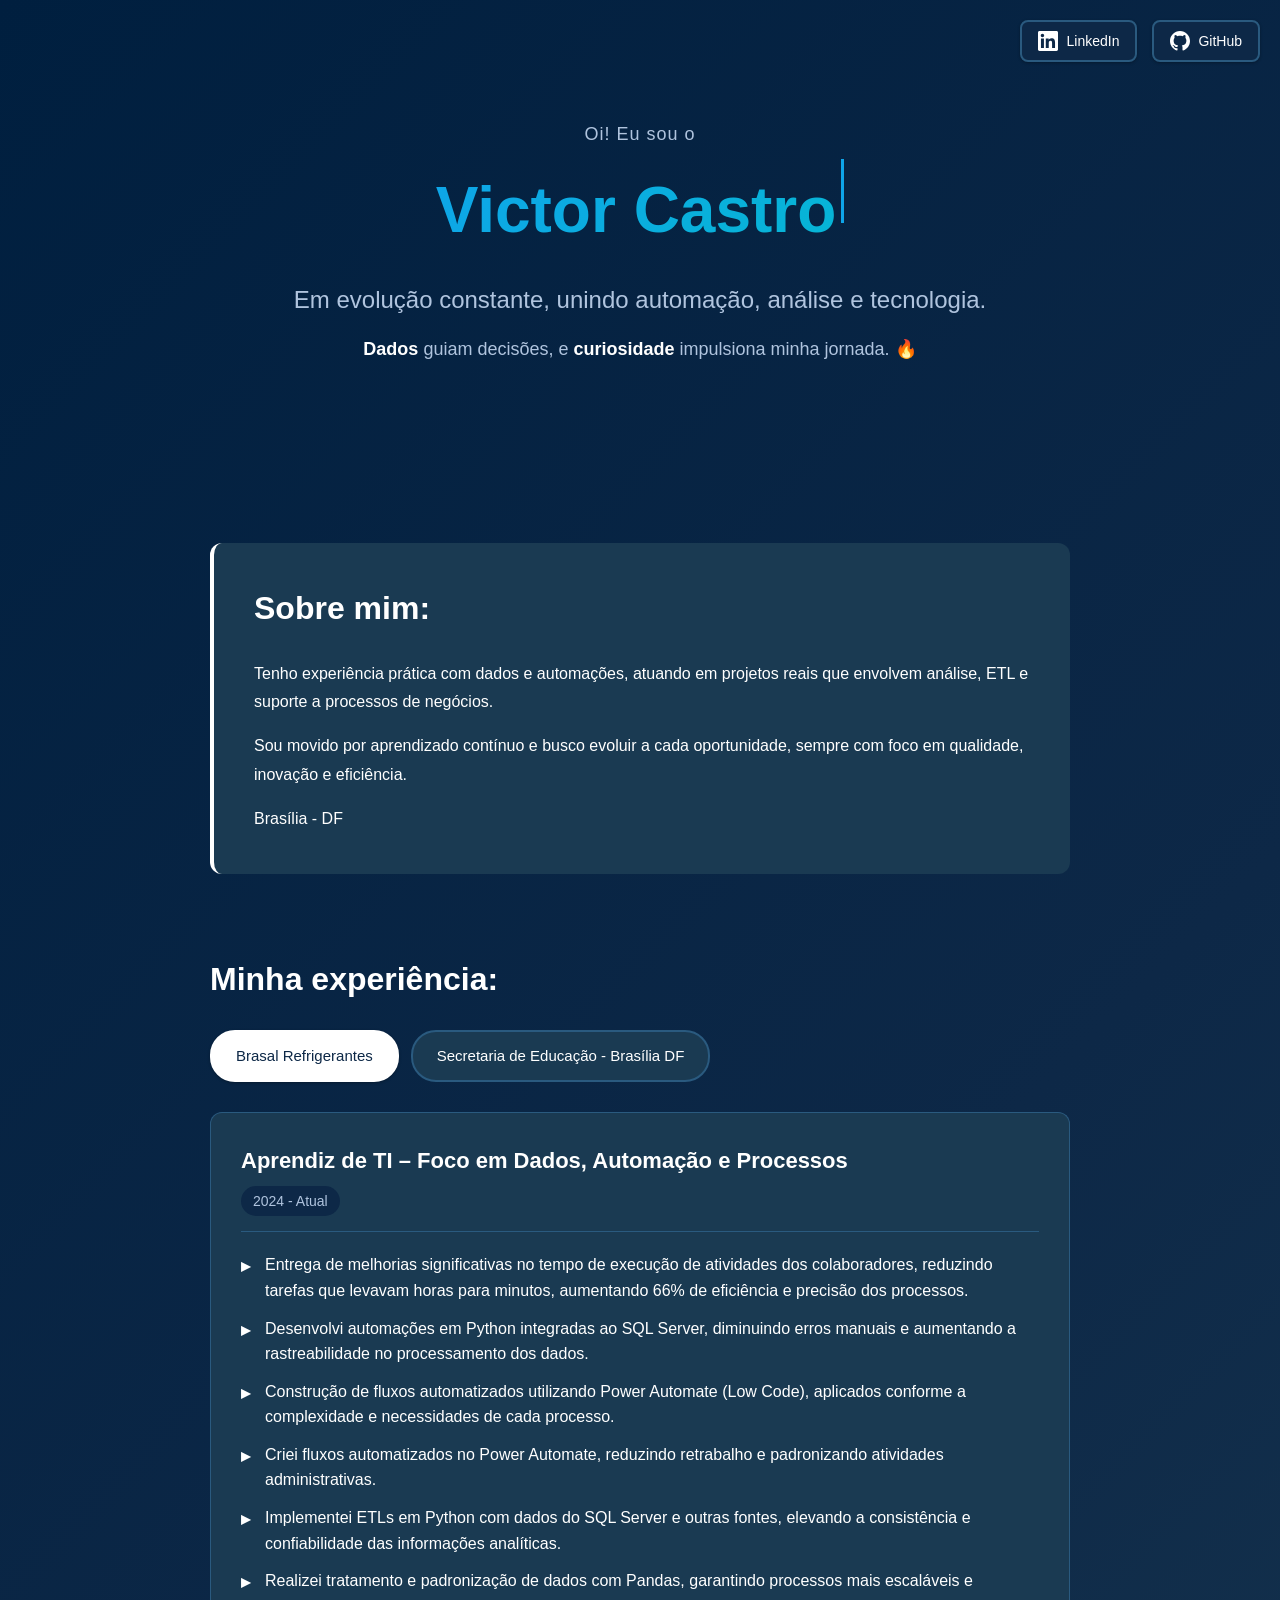
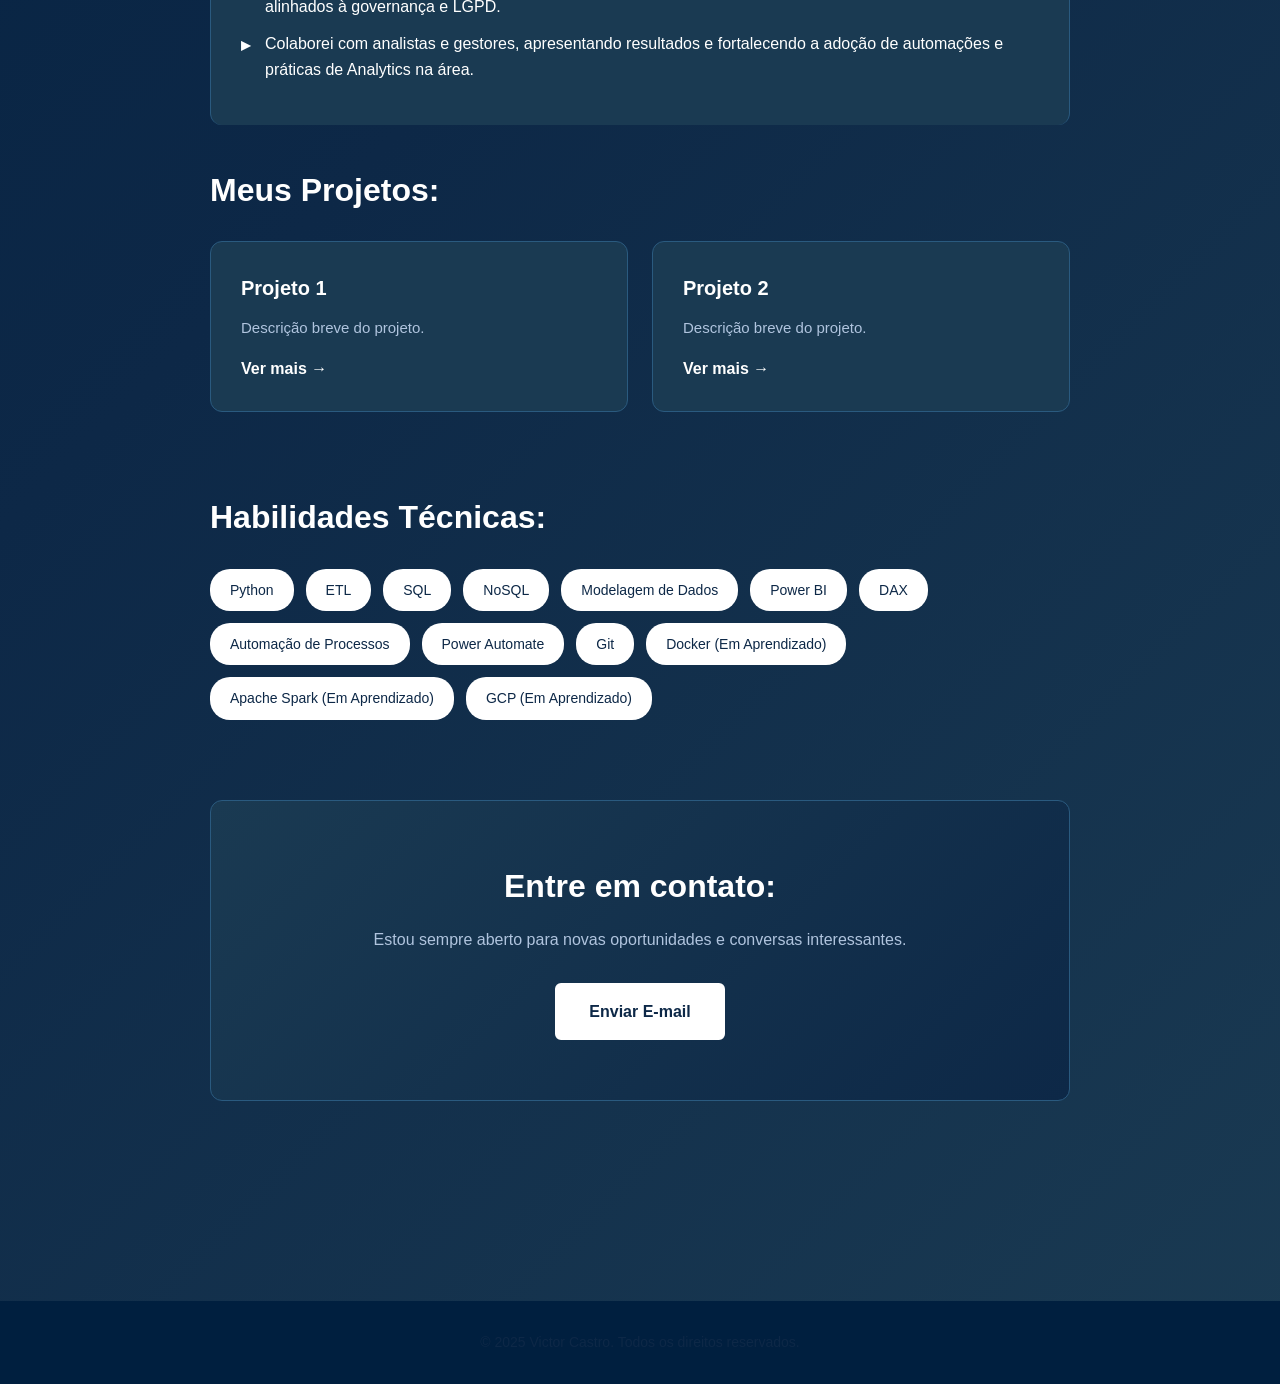
==== commit 0c94a8ea: "up" ====
--- a/index.html
+++ b/index.html
@@ -71,24 +71,20 @@
                         <li>Entrega de melhorias significativas no tempo de execução de atividades dos colaboradores,
                             reduzindo tarefas que levavam horas para minutos, aumentando
                             66% de eficiência e precisão dos processos.</li>
-                        <li>Desenvolvimento de automações personalizadas utilizando RPA integradas ao SAP, otimizando
-                            rotinas
-                            repetitivas como preenchimento de dados, execução de transações e consolidação de
-                            informações
-                            financeiras.</li>
+                        <li>Desenvolvi automações em Python integradas ao SQL Server, diminuindo erros manuais e
+                            aumentando a rastreabilidade no processamento dos dados.</li>
                         <li>Construção de fluxos automatizados utilizando Power Automate (Low Code), aplicados conforme
                             a
                             complexidade e necessidades de cada processo.</li>
-                        <li>Implementação de processos de ETL com Power Query e Python, realizando extração,
-                            transformação e
-                            carregamento de dados do SAP para análises internas e integrações.</li>
-                        <li>Condução em projetos de extração e limpeza de dados com Python, utilizando técnicas de
-                            normalização, padronização e validação para garantir escalabilidade e qualidade das
-                            informações.
+                        <li>Criei fluxos automatizados no Power Automate, reduzindo retrabalho e padronizando atividades
+                            administrativas.</li>
+                        <li>Implementei ETLs em Python com dados do SQL Server e outras fontes, elevando a consistência
+                            e confiabilidade das informações analíticas.
                         </li>
-                        <li>Desenvolvimento de dashboards interativos no Power BI, focados em produtos, preços e canais
-                            de
-                            venda, gerando insights estratégicos para o planejamento da empresa.</li>
+                        <li>Realizei tratamento e padronização de dados com Pandas, garantindo processos mais escaláveis
+                            e alinhados à governança e LGPD.</li>
+                        <li>Colaborei com analistas e gestores, apresentando resultados e fortalecendo a adoção de
+                            automações e práticas de Analytics na área.</li>
                     </ul>
                 </div>
             </div>
@@ -143,6 +139,10 @@
                     <div class="skill-tag">Power Automate</div>
                     <div class="skill-tag">Git</div>
                     <div class="skill-tag">Docker (Em Aprendizado)</div>
+                    <div class="skill-tag">Apache Spark (Em Aprendizado)</div>
+                    <div class="skill-tag">GCP (Em Aprendizado)</div>
+
+
                 </div>
             </section>
 
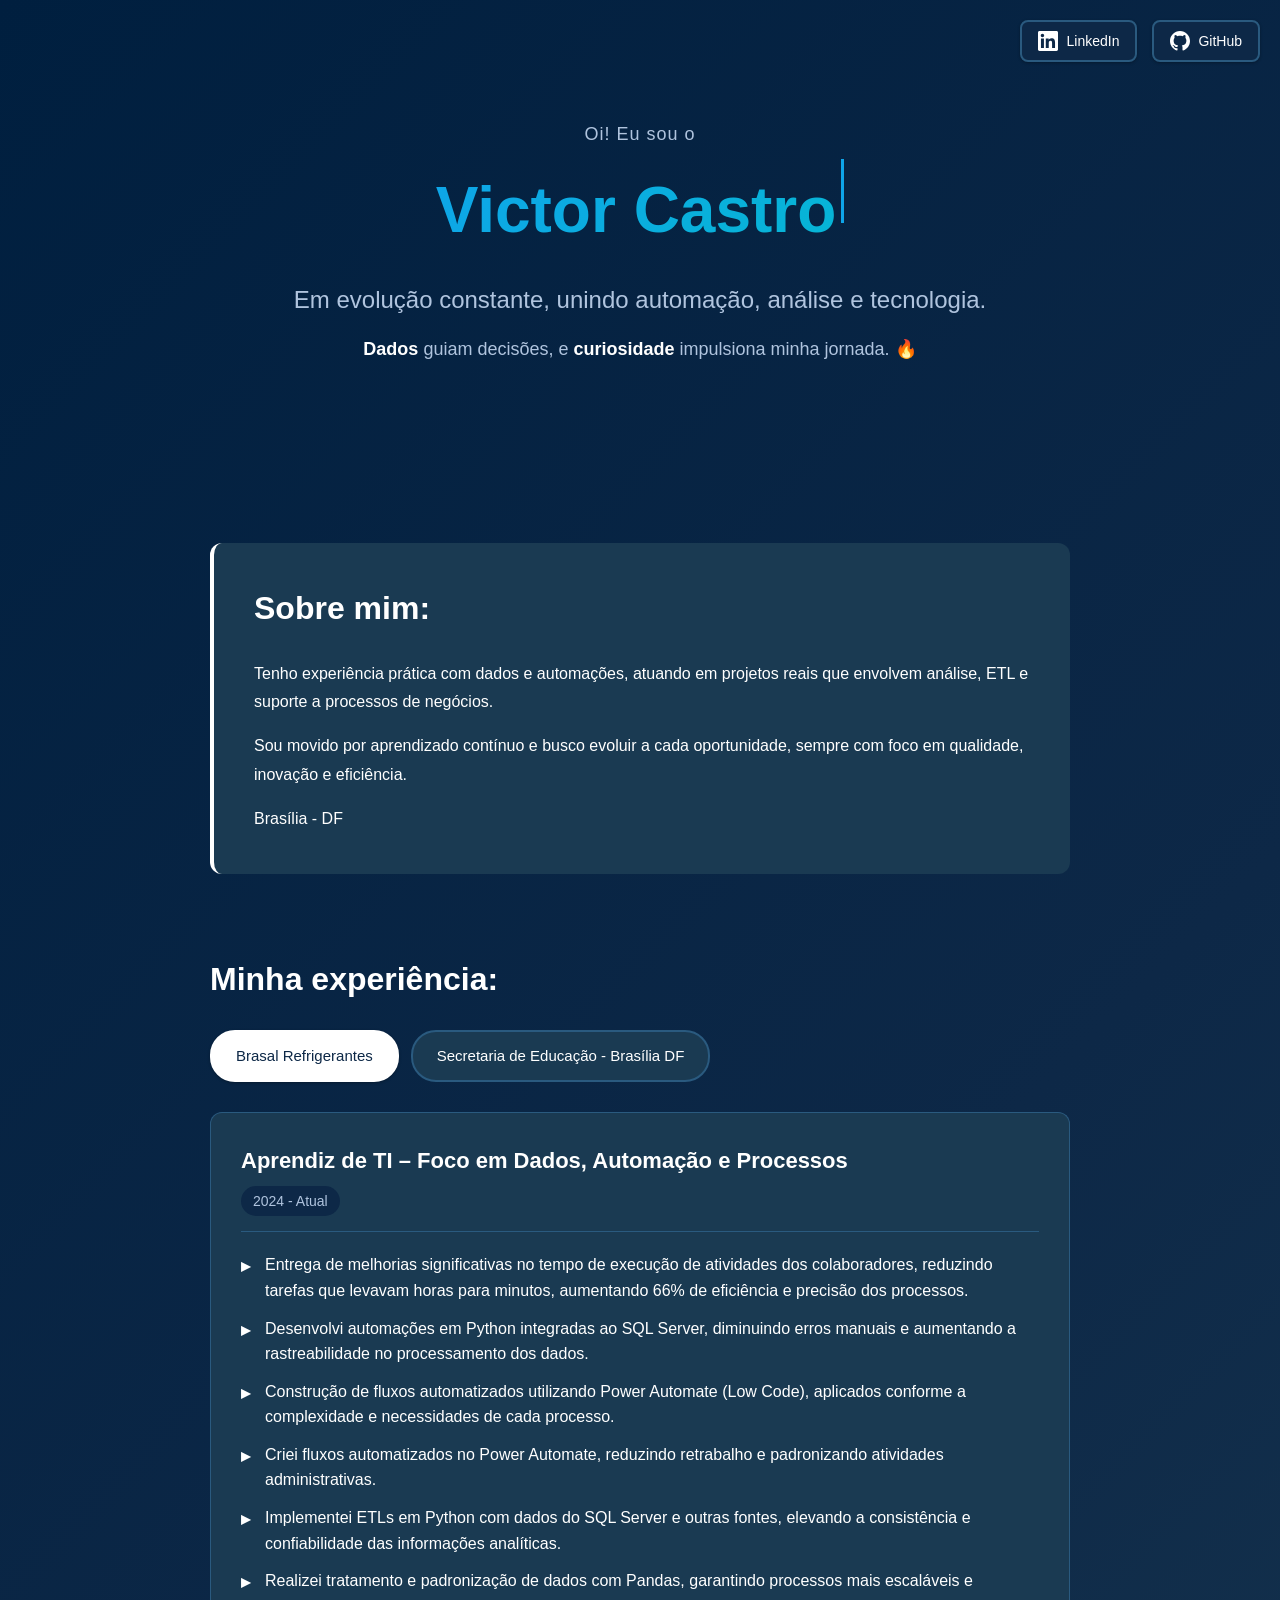
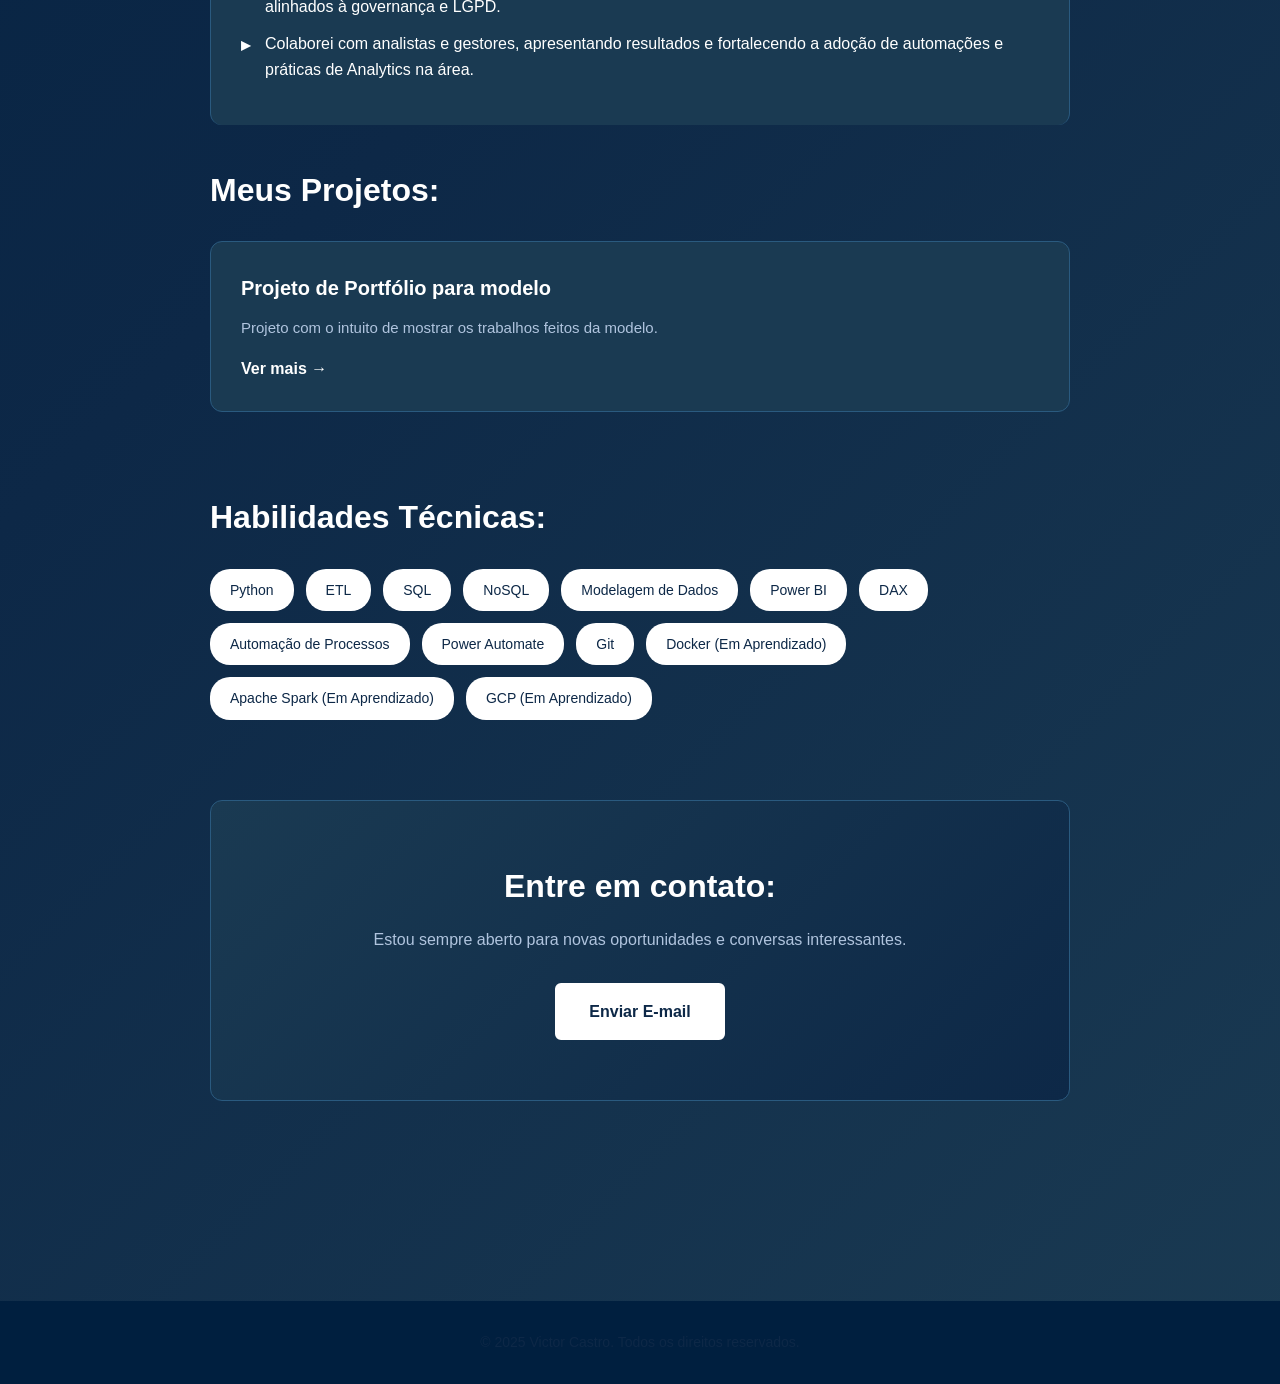
==== commit c654c498: "Add files via upload" ====
--- a/index.html
+++ b/index.html
@@ -1,163 +1,156 @@
-<!DOCTYPE html>
-<html lang="pt-BR">
-
-<head>
-    <meta charset="UTF-8">
-    <meta name="viewport" content="width=device-width, initial-scale=1.0">
-    <title>Victor Castro - Portfólio</title>
-    <link rel="stylesheet" href="assets/css/styles.css">
-</head>
-
-<body>
-    <nav class="social-nav">
-        <a href="https://linkedin.com/in/victor-castro-10756a274/" target="_blank" title="LinkedIn">
-            <svg class="social-icon" viewBox="0 0 24 24" fill="currentColor">
-                <path
-                    d="M20.447 20.452h-3.554v-5.569c0-1.328-.027-3.037-1.852-3.037-1.853 0-2.136 1.445-2.136 2.939v5.667H9.351V9h3.414v1.561h.046c.477-.9 1.637-1.85 3.37-1.85 3.601 0 4.267 2.37 4.267 5.455v6.286zM5.337 7.433c-1.144 0-2.063-.926-2.063-2.065 0-1.138.92-2.063 2.063-2.063 1.14 0 2.064.925 2.064 2.063 0 1.139-.925 2.065-2.064 2.065zm1.782 13.019H3.555V9h3.564v11.452zM22.225 0H1.771C.792 0 0 .774 0 1.729v20.542C0 23.227.792 24 1.771 24h20.451C23.2 24 24 23.227 24 22.271V1.729C24 .774 23.2 0 22.225 0z" />
-            </svg>
-            <span>LinkedIn</span>
-        </a>
-
-        <a href="https://github.com/vitinhozy" target="_blank" title="GitHub">
-            <svg class="social-icon" viewBox="0 0 24 24" fill="currentColor">
-                <path
-                    d="M12 0c-6.626 0-12 5.373-12 12 0 5.302 3.438 9.8 8.207 11.387.599.111.793-.261.793-.577v-2.234c-3.338.726-4.033-1.416-4.033-1.416-.546-1.387-1.333-1.756-1.333-1.756-1.089-.745.083-.729.083-.729 1.205.084 1.839 1.237 1.839 1.237 1.07 1.834 2.807 1.304 3.492.997.107-.775.418-1.305.762-1.604-2.665-.305-5.467-1.334-5.467-5.931 0-1.311.469-2.381 1.236-3.221-.124-.303-.535-1.524.117-3.176 0 0 1.008-.322 3.301 1.23.957-.266 1.983-.399 3.003-.404 1.02.005 2.047.138 3.006.404 2.291-1.552 3.297-1.23 3.297-1.23.653 1.653.242 2.874.118 3.176.77.84 1.235 1.911 1.235 3.221 0 4.609-2.807 5.624-5.479 5.921.43.372.823 1.102.823 2.222v3.293c0 .319.192.694.801.576 4.765-1.589 8.199-6.086 8.199-11.386 0-6.627-5.373-12-12-12z" />
-            </svg>
-            <span>GitHub</span>
-        </a>
-    </nav>
-
-    <main class="container">
-        <section class="hero">
-            <div class="hero-content">
-                <p class="hero-greeting">Oi! Eu sou o</p>
-                <h1 class="hero-title"><span id="typing-text">Victor Castro</span><span class="cursor">|</span></h1>
-                <p class="hero-subtitle">Em evolução constante, unindo automação,
-                    análise e tecnologia.</p>
-
-                <p class="hero-emphasis">
-                    <span class="highlight">Dados</span> guiam decisões, e
-                    <span class="highlight">curiosidade</span> impulsiona minha jornada. 🔥
-                </p>
-            </div>
-        </section>
-
-
-        <section class="about">
-            <h2>Sobre mim:</h2>
-            <p>Tenho experiência prática com dados e automações, atuando em projetos reais que envolvem análise, ETL e
-                suporte a processos de negócios.</p>
-            <p>Sou movido por aprendizado contínuo e busco evoluir a cada oportunidade, sempre com foco em qualidade,
-                inovação e eficiência.</p>
-            <p>Brasília - DF</p>
-        </section>
-
-
-        <section class="experience">
-            <h2>Minha experiência:</h2>
-            <div class="companies-list">
-                <div class="company-item active" data-company="brasal">Brasal Refrigerantes</div>
-                <div class="company-item" data-company="empresa2">Secretaria de Educação - Brasília DF</div>
-            </div>
-
-            <div id="experience-brasal" class="experience-content active">
-                <div class="job-entry">
-                    <div class="job-header">
-                        <h3 class="job-title">Aprendiz de TI – Foco em Dados, Automação e Processos</h3>
-                        <p class="job-date">2024 - Atual</p>
-                    </div>
-
-                    <ul class="job-description">
-                        <li>Entrega de melhorias significativas no tempo de execução de atividades dos colaboradores,
-                            reduzindo tarefas que levavam horas para minutos, aumentando
-                            66% de eficiência e precisão dos processos.</li>
-                        <li>Desenvolvi automações em Python integradas ao SQL Server, diminuindo erros manuais e
-                            aumentando a rastreabilidade no processamento dos dados.</li>
-                        <li>Construção de fluxos automatizados utilizando Power Automate (Low Code), aplicados conforme
-                            a
-                            complexidade e necessidades de cada processo.</li>
-                        <li>Criei fluxos automatizados no Power Automate, reduzindo retrabalho e padronizando atividades
-                            administrativas.</li>
-                        <li>Implementei ETLs em Python com dados do SQL Server e outras fontes, elevando a consistência
-                            e confiabilidade das informações analíticas.
-                        </li>
-                        <li>Realizei tratamento e padronização de dados com Pandas, garantindo processos mais escaláveis
-                            e alinhados à governança e LGPD.</li>
-                        <li>Colaborei com analistas e gestores, apresentando resultados e fortalecendo a adoção de
-                            automações e práticas de Analytics na área.</li>
-                    </ul>
-                </div>
-            </div>
-
-            <div id="experience-empresa2" class="experience-content">
-                <div class="job-entry">
-                    <div class="job-header">
-                        <h3 class="job-title">Estágio - Técnico em Informática</h3>
-                        <p class="job-date">Maio 2024 - Set 2024</p>
-                    </div>
-
-                    <ul class="job-description">
-                        <li>Contribuí para a redução de aproximadamente 30% no tempo médio de resolução de chamados,
-                            proporcionando maior disponibilidade dos sistemas e melhor experiência aos usuários.</li>
-                        <li>Diagnóstico e resolução de falhas técnicas, reduzindo tempo de inatividade e aumentando a
-                            produtividade dos usuários.</li>
-                        <li> Manutenção, configuração e montagem de computadores, impressoras e redes locais, garantindo
-                            pleno funcionamento da infraestrutura.</li>
-                        <li>Suporte técnico aos colaboradores, solucionando incidentes de hardware, software e
-                            conectividade com rapidez e eficiência.</li>
-                    </ul>
-                </div>
-            </div>
-
-
-            <section class="projects">
-                <h2>Meus Projetos:</h2>
-                <div class="projects-grid">
-                    <div class="project-card">
-                        <h3>Projeto 1</h3>
-                        <p>Descrição breve do projeto.</p>
-                        <a href="#" class="project-link">Ver mais →</a>
-                    </div>
-                    <div class="project-card">
-                        <h3>Projeto 2</h3>
-                        <p>Descrição breve do projeto.</p>
-                        <a href="#" class="project-link">Ver mais →</a>
-                    </div>
-            </section>
-
-            <section class="skills">
-                <h2>Habilidades Técnicas:</h2>
-                <div class="skills-grid">
-                    <div class="skill-tag">Python</div>
-                    <div class="skill-tag">ETL</div>
-                    <div class="skill-tag">SQL</div>
-                    <div class="skill-tag">NoSQL</div>
-                    <div class="skill-tag">Modelagem de Dados</div>
-                    <div class="skill-tag">Power BI</div>
-                    <div class="skill-tag">DAX</div>
-                    <div class="skill-tag">Automação de Processos</div>
-                    <div class="skill-tag">Power Automate</div>
-                    <div class="skill-tag">Git</div>
-                    <div class="skill-tag">Docker (Em Aprendizado)</div>
-                    <div class="skill-tag">Apache Spark (Em Aprendizado)</div>
-                    <div class="skill-tag">GCP (Em Aprendizado)</div>
-
-
-                </div>
-            </section>
-
-            <section class="contact">
-                <h2>Entre em contato:</h2>
-                <p>Estou sempre aberto para novas oportunidades e conversas interessantes.</p>
-                <a href="mailto:victorrodrigo04@gmail.com" class="cta-button">Enviar E-mail</a>
-            </section>
-    </main>
-
-    <footer class="footer">
-        <p>&copy; 2025 Victor Castro. Todos os direitos reservados.</p>
-    </footer>
-
-    <script src="assets/js/main.js"></script>
-</body>
-
+<!DOCTYPE html>
+<html lang="pt-BR">
+
+<head>
+    <meta charset="UTF-8">
+    <meta name="viewport" content="width=device-width, initial-scale=1.0">
+    <title>Victor Castro - Portfólio</title>
+    <link rel="stylesheet" href="assets/css/styles.css">
+</head>
+
+<body>
+    <nav class="social-nav">
+        <a href="https://linkedin.com/in/victor-castro-10756a274/" target="_blank" title="LinkedIn">
+            <svg class="social-icon" viewBox="0 0 24 24" fill="currentColor">
+                <path
+                    d="M20.447 20.452h-3.554v-5.569c0-1.328-.027-3.037-1.852-3.037-1.853 0-2.136 1.445-2.136 2.939v5.667H9.351V9h3.414v1.561h.046c.477-.9 1.637-1.85 3.37-1.85 3.601 0 4.267 2.37 4.267 5.455v6.286zM5.337 7.433c-1.144 0-2.063-.926-2.063-2.065 0-1.138.92-2.063 2.063-2.063 1.14 0 2.064.925 2.064 2.063 0 1.139-.925 2.065-2.064 2.065zm1.782 13.019H3.555V9h3.564v11.452zM22.225 0H1.771C.792 0 0 .774 0 1.729v20.542C0 23.227.792 24 1.771 24h20.451C23.2 24 24 23.227 24 22.271V1.729C24 .774 23.2 0 22.225 0z" />
+            </svg>
+            <span>LinkedIn</span>
+        </a>
+
+        <a href="https://github.com/vitinhozy" target="_blank" title="GitHub">
+            <svg class="social-icon" viewBox="0 0 24 24" fill="currentColor">
+                <path
+                    d="M12 0c-6.626 0-12 5.373-12 12 0 5.302 3.438 9.8 8.207 11.387.599.111.793-.261.793-.577v-2.234c-3.338.726-4.033-1.416-4.033-1.416-.546-1.387-1.333-1.756-1.333-1.756-1.089-.745.083-.729.083-.729 1.205.084 1.839 1.237 1.839 1.237 1.07 1.834 2.807 1.304 3.492.997.107-.775.418-1.305.762-1.604-2.665-.305-5.467-1.334-5.467-5.931 0-1.311.469-2.381 1.236-3.221-.124-.303-.535-1.524.117-3.176 0 0 1.008-.322 3.301 1.23.957-.266 1.983-.399 3.003-.404 1.02.005 2.047.138 3.006.404 2.291-1.552 3.297-1.23 3.297-1.23.653 1.653.242 2.874.118 3.176.77.84 1.235 1.911 1.235 3.221 0 4.609-2.807 5.624-5.479 5.921.43.372.823 1.102.823 2.222v3.293c0 .319.192.694.801.576 4.765-1.589 8.199-6.086 8.199-11.386 0-6.627-5.373-12-12-12z" />
+            </svg>
+            <span>GitHub</span>
+        </a>
+    </nav>
+
+    <main class="container">
+        <section class="hero">
+            <div class="hero-content">
+                <p class="hero-greeting">Oi! Eu sou o</p>
+                <h1 class="hero-title"><span id="typing-text">Victor Castro</span><span class="cursor">|</span></h1>
+                <p class="hero-subtitle">Em evolução constante, unindo automação,
+                    análise e tecnologia.</p>
+
+                <p class="hero-emphasis">
+                    <span class="highlight">Dados</span> guiam decisões, e
+                    <span class="highlight">curiosidade</span> impulsiona minha jornada. 🔥
+                </p>
+            </div>
+        </section>
+
+
+        <section class="about">
+            <h2>Sobre mim:</h2>
+            <p>Tenho experiência prática com dados e automações, atuando em projetos reais que envolvem análise, ETL e
+                suporte a processos de negócios.</p>
+            <p>Sou movido por aprendizado contínuo e busco evoluir a cada oportunidade, sempre com foco em qualidade,
+                inovação e eficiência.</p>
+            <p>Brasília - DF</p>
+        </section>
+
+
+        <section class="experience">
+            <h2>Minha experiência:</h2>
+            <div class="companies-list">
+                <div class="company-item active" data-company="brasal">Brasal Refrigerantes</div>
+                <div class="company-item" data-company="empresa2">Secretaria de Educação - Brasília DF</div>
+            </div>
+
+            <div id="experience-brasal" class="experience-content active">
+                <div class="job-entry">
+                    <div class="job-header">
+                        <h3 class="job-title">Aprendiz de TI – Foco em Dados, Automação e Processos</h3>
+                        <p class="job-date">2024 - Atual</p>
+                    </div>
+
+                    <ul class="job-description">
+                        <li>Entrega de melhorias significativas no tempo de execução de atividades dos colaboradores,
+                            reduzindo tarefas que levavam horas para minutos, aumentando
+                            66% de eficiência e precisão dos processos.</li>
+                        <li>Desenvolvi automações em Python integradas ao SQL Server, diminuindo erros manuais e
+                            aumentando a rastreabilidade no processamento dos dados.</li>
+                        <li>Construção de fluxos automatizados utilizando Power Automate (Low Code), aplicados conforme
+                            a
+                            complexidade e necessidades de cada processo.</li>
+                        <li>Criei fluxos automatizados no Power Automate, reduzindo retrabalho e padronizando atividades
+                            administrativas.</li>
+                        <li>Implementei ETLs em Python com dados do SQL Server e outras fontes, elevando a consistência
+                            e confiabilidade das informações analíticas.
+                        </li>
+                        <li>Realizei tratamento e padronização de dados com Pandas, garantindo processos mais escaláveis
+                            e alinhados à governança e LGPD.</li>
+                        <li>Colaborei com analistas e gestores, apresentando resultados e fortalecendo a adoção de
+                            automações e práticas de Analytics na área.</li>
+                    </ul>
+                </div>
+            </div>
+
+            <div id="experience-empresa2" class="experience-content">
+                <div class="job-entry">
+                    <div class="job-header">
+                        <h3 class="job-title">Estágio - Técnico em Informática</h3>
+                        <p class="job-date">Mai 2024 - Set 2024</p>
+                    </div>
+
+                    <ul class="job-description">
+                        <li>Contribuí para a redução de aproximadamente 30% no tempo médio de resolução de chamados,
+                            proporcionando maior disponibilidade dos sistemas e melhor experiência aos usuários.</li>
+                        <li>Diagnóstico e resolução de falhas técnicas, reduzindo tempo de inatividade e aumentando a
+                            produtividade dos usuários.</li>
+                        <li> Manutenção, configuração e montagem de computadores, impressoras e redes locais, garantindo
+                            pleno funcionamento da infraestrutura.</li>
+                        <li>Suporte técnico aos colaboradores, solucionando incidentes de hardware, software e
+                            conectividade com rapidez e eficiência.</li>
+                    </ul>
+                </div>
+            </div>
+
+
+            <section class="projects">
+                <h2>Meus Projetos:</h2>
+                <div class="projects-grid">
+                    <div class="project-card">
+                        <h3>Projeto de Portfólio para modelo</h3>
+                        <p>Projeto com o intuito de mostrar os trabalhos feitos da modelo.</p>
+                        <a href="https://tainnaloboportfolio.netlify.app/" class="project-link">Ver mais →</a>
+                    </div>
+            </section>
+
+            <section class="skills">
+                <h2>Habilidades Técnicas:</h2>
+                <div class="skills-grid">
+                    <div class="skill-tag">Python</div>
+                    <div class="skill-tag">ETL</div>
+                    <div class="skill-tag">SQL</div>
+                    <div class="skill-tag">NoSQL</div>
+                    <div class="skill-tag">Modelagem de Dados</div>
+                    <div class="skill-tag">Power BI</div>
+                    <div class="skill-tag">DAX</div>
+                    <div class="skill-tag">Automação de Processos</div>
+                    <div class="skill-tag">Power Automate</div>
+                    <div class="skill-tag">Git</div>
+                    <div class="skill-tag">Docker (Em Aprendizado)</div>
+                    <div class="skill-tag">Apache Spark (Em Aprendizado)</div>
+                    <div class="skill-tag">GCP (Em Aprendizado)</div>
+                </div>
+            </section>
+
+            <section class="contact">
+                <h2>Entre em contato:</h2>
+                <p>Estou sempre aberto para novas oportunidades e conversas interessantes.</p>
+                <a href="mailto:victorrodrigo04@gmail.com" class="cta-button">Enviar E-mail</a>
+            </section>
+    </main>
+
+    <footer class="footer">
+        <p>&copy; 2025 Victor Castro. Todos os direitos reservados.</p>
+    </footer>
+
+    <script src="assets/js/main.js"></script>
+</body>
+
 </html>
--- a/assets/css/styles.css
+++ b/assets/css/styles.css
@@ -1,672 +1,672 @@
-
-:root {
-    --primary-color: #ffffff;
-    --secondary-color: #001f3f;
-    --text-dark: #ffffff;
-    --text-light: #b0c4de;
-    --bg-light: #1a3a52;
-    --bg-white: #0d2847;
-    --border-color: #2a5a7f;
-    --shadow: 0 1px 3px rgba(0, 0, 0, 0.3);
-    --shadow-lg: 0 10px 25px rgba(0, 0, 0, 0.3);
-    --transition: all 0.3s ease;
-}
-
-* {
-    margin: 0;
-    padding: 0;
-    box-sizing: border-box;
-}
-
-html {
-    scroll-behavior: smooth;
-}
-
-body {
-    font-family: -apple-system, BlinkMacSystemFont, 'Segoe UI', Roboto, Oxygen, Ubuntu, Cantarell, sans-serif;
-    line-height: 1.6;
-    color: var(--text-dark);
-    background: linear-gradient(135deg, #001f3f 0%, #0d2847 50%, #1a3a52 100%);
-    overflow-x: hidden;
-    min-height: 100vh;
-}
-
-/* ============================================
-   NAVEGAÇÃO DE REDES SOCIAIS
-   ============================================ */
-
-.social-nav {
-    position: fixed;
-    top: 20px;
-    right: 20px;
-    display: flex;
-    gap: 15px;
-    z-index: 1000;
-    flex-wrap: wrap;
-    justify-content: flex-end;
-}
-
-.social-nav a {
-    display: flex;
-    align-items: center;
-    gap: 8px;
-    padding: 8px 16px;
-    background-color: var(--bg-white);
-    border: 2px solid var(--border-color);
-    border-radius: 8px;
-    color: var(--text-dark);
-    text-decoration: none;
-    font-size: 14px;
-    transition: var(--transition);
-    box-shadow: var(--shadow);
-}
-
-.social-nav a:hover {
-    border-color: var(--primary-color);
-    color: var(--primary-color);
-    transform: translateY(-2px);
-    box-shadow: var(--shadow-lg);
-}
-
-.social-icon {
-    width: 20px;
-    height: 20px;
-}
-
-/* ============================================
-   CONTAINER E LAYOUT
-   ============================================ */
-
-.container {
-    max-width: 900px;
-    margin: 0 auto;
-    padding: 60px 20px;
-}
-
-section {
-    margin-bottom: 80px;
-    animation: fadeIn 0.6s ease-in;
-}
-
-@keyframes fadeIn {
-    from {
-        opacity: 0;
-        transform: translateY(20px);
-    }
-    to {
-        opacity: 1;
-        transform: translateY(0);
-    }
-}
-
-/* ============================================
-   SEÇÃO HERO
-   ============================================ */
-
-.hero {
-    text-align: center;
-    padding: 60px 0;
-}
-
-.hero-greeting {
-    font-size: 18px;
-    color: var(--text-light);
-    margin-bottom: 10px;
-    letter-spacing: 1px;
-}
-
-.hero-title {
-    font-size: 64px;
-    font-weight: 700;
-    margin-bottom: 20px;
-    background: linear-gradient(135deg, #0ea5e9 0%, #06b6d4 100%);
-    -webkit-background-clip: text;
-    -webkit-text-fill-color: transparent;
-    background-clip: text;
-    min-height: 80px;
-    display: inline-block;
-}
-
-#typing-text {
-    display: inline-block;
-    min-width: 400px;
-}
-
-.cursor {
-    display: inline-block;
-    width: 3px;
-    height: 1em;
-    background-color: #0ea5e9;
-    margin-left: 5px;
-    animation: blink 0.7s infinite;
-}
-
-@keyframes blink {
-    0%, 49% {
-        opacity: 1;
-    }
-    50%, 100% {
-        opacity: 0;
-    }
-}
-
-.hero-subtitle {
-    font-size: 24px;
-    color: var(--text-light);
-    margin-bottom: 15px;
-    font-weight: 500;
-}
-
-.hero-emphasis {
-    font-size: 18px;
-    color: var(--text-light);
-    margin-bottom: 40px;
-}
-
-.highlight {
-    color: var(--primary-color);
-    font-weight: 600;
-}
-
-/* ============================================
-   BOTÃO CTA
-   ============================================ */
-
-.cta-button {
-    display: inline-block;
-    padding: 14px 32px;
-    background-color: var(--text-dark);
-    color: var(--bg-white);
-    text-decoration: none;
-    border-radius: 6px;
-    font-weight: 600;
-    font-size: 16px;
-    transition: var(--transition);
-    border: 2px solid var(--text-dark);
-    cursor: pointer;
-}
-
-.cta-button:hover {
-    background-color: var(--primary-color);
-    border-color: var(--primary-color);
-    transform: translateY(-2px);
-    box-shadow: var(--shadow-lg);
-}
-
-/* ============================================
-   SEÇÃO SOBRE
-   ============================================ */
-
-.about {
-    background-color: var(--bg-light);
-    padding: 40px;
-    border-radius: 12px;
-    border-left: 4px solid var(--primary-color);
-}
-
-.about h2,
-.experience h2,
-.projects h2,
-.skills h2,
-.contact h2 {
-    font-size: 32px;
-    margin-bottom: 25px;
-    color: var(--text-dark);
-}
-
-.about p {
-    font-size: 16px;
-    line-height: 1.8;
-    color: var(--text-dark);
-    margin-bottom: 15px;
-}
-
-.about p:last-child {
-    margin-bottom: 0;
-}
-
-/* ============================================
-   SEÇÃO EXPERIÊNCIA
-   ============================================ */
-
-.experience {
-    margin-bottom: 80px;
-}
-
-.companies-list {
-    display: flex;
-    gap: 12px;
-    flex-wrap: wrap;
-    margin-bottom: 50px;
-}
-
-.company-item {
-    padding: 10px 20px;
-    background-color: var(--bg-light);
-    border: 2px solid var(--border-color);
-    border-radius: 20px;
-    font-weight: 500;
-    color: var(--text-dark);
-    transition: var(--transition);
-}
-
-.company-item:hover {
-    border-color: var(--primary-color);
-    color: var(--primary-color);
-}
-
-.job-entry {
-    margin-bottom: 40px;
-    padding-bottom: 40px;
-    border-bottom: 1px solid var(--border-color);
-}
-
-.job-entry:last-child {
-    border-bottom: none;
-}
-
-.job-header {
-    margin-bottom: 20px;
-}
-
-.job-title {
-    font-size: 22px;
-    font-weight: 600;
-    color: var(--text-dark);
-    margin-bottom: 8px;
-}
-
-.job-date {
-    font-size: 14px;
-    color: var(--text-light);
-    font-weight: 500;
-}
-
-.job-description {
-    list-style: none;
-    padding-left: 0;
-}
-
-.job-description li {
-    font-size: 16px;
-    color: var(--text-dark);
-    margin-bottom: 12px;
-    padding-left: 24px;
-    position: relative;
-}
-
-.job-description li:before {
-    content: "▸";
-    position: absolute;
-    left: 0;
-    color: var(--primary-color);
-    font-weight: bold;
-}
-
-/* ============================================
-   SEÇÃO PROJETOS
-   ============================================ */
-
-.projects-grid {
-    display: grid;
-    grid-template-columns: repeat(auto-fit, minmax(280px, 1fr));
-    gap: 24px;
-}
-
-.project-card {
-    background-color: var(--bg-light);
-    padding: 30px;
-    border-radius: 12px;
-    border: 1px solid var(--border-color);
-    transition: var(--transition);
-}
-
-.project-card:hover {
-    transform: translateY(-5px);
-    box-shadow: var(--shadow-lg);
-    border-color: var(--primary-color);
-}
-
-.project-card h3 {
-    font-size: 20px;
-    margin-bottom: 12px;
-    color: var(--text-dark);
-}
-
-.project-card p {
-    font-size: 15px;
-    color: var(--text-light);
-    margin-bottom: 16px;
-    line-height: 1.6;
-}
-
-.project-link {
-    color: var(--primary-color);
-    text-decoration: none;
-    font-weight: 600;
-    transition: var(--transition);
-}
-
-.project-link:hover {
-    color: var(--text-dark);
-    text-decoration: underline;
-}
-
-/* ============================================
-   SEÇÃO HABILIDADES
-   ============================================ */
-
-.skills-grid {
-    display: flex;
-    flex-wrap: wrap;
-    gap: 12px;
-}
-
-.skill-tag {
-    padding: 10px 20px;
-    background-color: var(--primary-color);
-    color: var(--bg-white);
-    border-radius: 20px;
-    font-weight: 500;
-    font-size: 14px;
-    transition: var(--transition);
-    cursor: default;
-}
-
-.skill-tag:hover {
-    transform: scale(1.05);
-    box-shadow: var(--shadow-lg);
-}
-
-/* ============================================
-   SEÇÃO CONTATO
-   ============================================ */
-
-.contact {
-    text-align: center;
-    padding: 60px 40px;
-    background: linear-gradient(135deg, var(--bg-light) 0%, var(--bg-white) 100%);
-    border-radius: 12px;
-    border: 1px solid var(--border-color);
-}
-
-.contact h2 {
-    margin-bottom: 15px;
-}
-
-.contact p {
-    font-size: 16px;
-    color: var(--text-light);
-    margin-bottom: 30px;
-}
-
-/* ============================================
-   FOOTER
-   ============================================ */
-
-.footer {
-    background-color: var(--secondary-color);
-    color: var(--bg-white);
-    text-align: center;
-    padding: 30px 20px;
-    margin-top: 60px;
-}
-
-.footer p {
-    font-size: 14px;
-}
-
-
-
-@media (max-width: 768px) {
-    .hero-title {
-        font-size: 42px;
-    }
-
-    .hero-subtitle {
-        font-size: 18px;
-    }
-
-    .social-nav {
-        position: static;
-        justify-content: center;
-        margin-bottom: 30px;
-        flex-direction: column;
-        align-items: center;
-    }
-
-    .social-nav a {
-        width: 100%;
-        justify-content: center;
-    }
-
-    .container {
-        padding: 30px 15px;
-    }
-
-    section {
-        margin-bottom: 50px;
-    }
-
-    .about,
-    .contact {
-        padding: 30px 20px;
-    }
-
-    .projects-grid {
-        grid-template-columns: 1fr;
-    }
-
-    .about h2,
-    .experience h2,
-    .projects h2,
-    .skills h2,
-    .contact h2 {
-        font-size: 24px;
-    }
-}
-
-@media (max-width: 480px) {
-    .hero-title {
-        font-size: 32px;
-    }
-
-    .hero-subtitle {
-        font-size: 16px;
-    }
-
-    .hero-emphasis {
-        font-size: 14px;
-    }
-
-    .cta-button {
-        padding: 12px 24px;
-        font-size: 14px;
-    }
-
-    .job-title {
-        font-size: 18px;
-    }
-
-    .job-description li {
-        font-size: 14px;
-    }
-
-    .project-card h3 {
-        font-size: 18px;
-    }
-
-    .project-card p {
-        font-size: 14px;
-    }
-
-    .skill-tag {
-        font-size: 13px;
-        padding: 8px 16px;
-    }
-}
-
-/* ============================================
-   SEÇÃO EXPERIÊNCIA INTERATIVA
-   ============================================ */
-
-.companies-list {
-    display: flex;
-    gap: 12px;
-    flex-wrap: wrap;
-    margin-bottom: 30px;
-}
-
-.company-item {
-    padding: 12px 24px;
-    background-color: var(--bg-light);
-    border: 2px solid var(--border-color);
-    border-radius: 25px;
-    font-weight: 500;
-    color: var(--text-dark);
-    transition: var(--transition);
-    cursor: pointer;
-    font-size: 15px;
-    user-select: none;
-}
-
-.company-item:hover {
-    border-color: var(--primary-color);
-    color: var(--primary-color);
-    transform: translateY(-2px);
-    box-shadow: var(--shadow);
-}
-
-.company-item.active {
-    background-color: var(--primary-color);
-    color: var(--bg-white);
-    border-color: var(--primary-color);
-    box-shadow: var(--shadow);
-}
-
-.company-item.active:hover {
-    background-color: var(--primary-color);
-    color: var(--bg-white);
-    border-color: var(--primary-color);
-}
-
-.experience-content {
-    display: none;
-    opacity: 0;
-    transform: translateY(20px);
-    transition: opacity 0.5s ease, transform 0.5s ease;
-}
-
-.experience-content.active {
-    display: block;
-    opacity: 1;
-    transform: translateY(0);
-    animation: fadeInUp 0.5s ease;
-}
-
-@keyframes fadeInUp {
-    from {
-        opacity: 0;
-        transform: translateY(20px);
-    }
-    to {
-        opacity: 1;
-        transform: translateY(0);
-    }
-}
-
-.job-entry {
-    background-color: var(--bg-light);
-    padding: 30px;
-    border-radius: 12px;
-    border: 1px solid var(--border-color);
-    transition: var(--transition);
-}
-
-.job-entry:hover {
-    box-shadow: var(--shadow);
-    border-color: var(--primary-color);
-}
-
-.job-header {
-    margin-bottom: 20px;
-    padding-bottom: 15px;
-    border-bottom: 1px solid var(--border-color);
-}
-
-.job-title {
-    font-size: 22px;
-    font-weight: 600;
-    color: var(--text-dark);
-    margin-bottom: 8px;
-}
-
-.job-date {
-    font-size: 14px;
-    color: var(--text-light);
-    font-weight: 500;
-    display: inline-block;
-    padding: 4px 12px;
-    background-color: var(--bg-white);
-    border-radius: 15px;
-}
-
-.job-description {
-    list-style: none;
-    padding-left: 0;
-}
-
-.job-description li {
-    font-size: 16px;
-    color: var(--text-dark);
-    margin-bottom: 12px;
-    padding-left: 24px;
-    position: relative;
-    line-height: 1.6;
-}
-
-.job-description li:before {
-    content: "▸";
-    position: absolute;
-    left: 0;
-    color: var(--primary-color);
-    font-weight: bold;
-    font-size: 18px;
-}
-
-@media (max-width: 768px) {
-    .companies-list {
-        justify-content: center;
-    }
-    
-    .company-item {
-        padding: 10px 20px;
-        font-size: 14px;
-    }
-    
-    .job-entry {
-        padding: 20px;
-    }
-    
-    .job-title {
-        font-size: 18px;
-    }
-    
-    .job-description li {
-        font-size: 14px;
-    }
-}
-
-@media (max-width: 480px) {
-    .companies-list {
-        flex-direction: column;
-        align-items: center;
-        gap: 8px;
-    }
-    
-    .company-item {
-        width: 100%;
-        text-align: center;
-        max-width: 250px;
-    }
+
+:root {
+    --primary-color: #ffffff;
+    --secondary-color: #001f3f;
+    --text-dark: #ffffff;
+    --text-light: #b0c4de;
+    --bg-light: #1a3a52;
+    --bg-white: #0d2847;
+    --border-color: #2a5a7f;
+    --shadow: 0 1px 3px rgba(0, 0, 0, 0.3);
+    --shadow-lg: 0 10px 25px rgba(0, 0, 0, 0.3);
+    --transition: all 0.3s ease;
+}
+
+* {
+    margin: 0;
+    padding: 0;
+    box-sizing: border-box;
+}
+
+html {
+    scroll-behavior: smooth;
+}
+
+body {
+    font-family: -apple-system, BlinkMacSystemFont, 'Segoe UI', Roboto, Oxygen, Ubuntu, Cantarell, sans-serif;
+    line-height: 1.6;
+    color: var(--text-dark);
+    background: linear-gradient(135deg, #001f3f 0%, #0d2847 50%, #1a3a52 100%);
+    overflow-x: hidden;
+    min-height: 100vh;
+}
+
+/* ============================================
+   NAVEGAÇÃO DE REDES SOCIAIS
+   ============================================ */
+
+.social-nav {
+    position: fixed;
+    top: 20px;
+    right: 20px;
+    display: flex;
+    gap: 15px;
+    z-index: 1000;
+    flex-wrap: wrap;
+    justify-content: flex-end;
+}
+
+.social-nav a {
+    display: flex;
+    align-items: center;
+    gap: 8px;
+    padding: 8px 16px;
+    background-color: var(--bg-white);
+    border: 2px solid var(--border-color);
+    border-radius: 8px;
+    color: var(--text-dark);
+    text-decoration: none;
+    font-size: 14px;
+    transition: var(--transition);
+    box-shadow: var(--shadow);
+}
+
+.social-nav a:hover {
+    border-color: var(--primary-color);
+    color: var(--primary-color);
+    transform: translateY(-2px);
+    box-shadow: var(--shadow-lg);
+}
+
+.social-icon {
+    width: 20px;
+    height: 20px;
+}
+
+/* ============================================
+   CONTAINER E LAYOUT
+   ============================================ */
+
+.container {
+    max-width: 900px;
+    margin: 0 auto;
+    padding: 60px 20px;
+}
+
+section {
+    margin-bottom: 80px;
+    animation: fadeIn 0.6s ease-in;
+}
+
+@keyframes fadeIn {
+    from {
+        opacity: 0;
+        transform: translateY(20px);
+    }
+    to {
+        opacity: 1;
+        transform: translateY(0);
+    }
+}
+
+/* ============================================
+   SEÇÃO HERO
+   ============================================ */
+
+.hero {
+    text-align: center;
+    padding: 60px 0;
+}
+
+.hero-greeting {
+    font-size: 18px;
+    color: var(--text-light);
+    margin-bottom: 10px;
+    letter-spacing: 1px;
+}
+
+.hero-title {
+    font-size: 64px;
+    font-weight: 700;
+    margin-bottom: 20px;
+    background: linear-gradient(135deg, #0ea5e9 0%, #06b6d4 100%);
+    -webkit-background-clip: text;
+    -webkit-text-fill-color: transparent;
+    background-clip: text;
+    min-height: 80px;
+    display: inline-block;
+}
+
+#typing-text {
+    display: inline-block;
+    min-width: 400px;
+}
+
+.cursor {
+    display: inline-block;
+    width: 3px;
+    height: 1em;
+    background-color: #0ea5e9;
+    margin-left: 5px;
+    animation: blink 0.7s infinite;
+}
+
+@keyframes blink {
+    0%, 49% {
+        opacity: 1;
+    }
+    50%, 100% {
+        opacity: 0;
+    }
+}
+
+.hero-subtitle {
+    font-size: 24px;
+    color: var(--text-light);
+    margin-bottom: 15px;
+    font-weight: 500;
+}
+
+.hero-emphasis {
+    font-size: 18px;
+    color: var(--text-light);
+    margin-bottom: 40px;
+}
+
+.highlight {
+    color: var(--primary-color);
+    font-weight: 600;
+}
+
+/* ============================================
+   BOTÃO CTA
+   ============================================ */
+
+.cta-button {
+    display: inline-block;
+    padding: 14px 32px;
+    background-color: var(--text-dark);
+    color: var(--bg-white);
+    text-decoration: none;
+    border-radius: 6px;
+    font-weight: 600;
+    font-size: 16px;
+    transition: var(--transition);
+    border: 2px solid var(--text-dark);
+    cursor: pointer;
+}
+
+.cta-button:hover {
+    background-color: var(--primary-color);
+    border-color: var(--primary-color);
+    transform: translateY(-2px);
+    box-shadow: var(--shadow-lg);
+}
+
+/* ============================================
+   SEÇÃO SOBRE
+   ============================================ */
+
+.about {
+    background-color: var(--bg-light);
+    padding: 40px;
+    border-radius: 12px;
+    border-left: 4px solid var(--primary-color);
+}
+
+.about h2,
+.experience h2,
+.projects h2,
+.skills h2,
+.contact h2 {
+    font-size: 32px;
+    margin-bottom: 25px;
+    color: var(--text-dark);
+}
+
+.about p {
+    font-size: 16px;
+    line-height: 1.8;
+    color: var(--text-dark);
+    margin-bottom: 15px;
+}
+
+.about p:last-child {
+    margin-bottom: 0;
+}
+
+/* ============================================
+   SEÇÃO EXPERIÊNCIA
+   ============================================ */
+
+.experience {
+    margin-bottom: 80px;
+}
+
+.companies-list {
+    display: flex;
+    gap: 12px;
+    flex-wrap: wrap;
+    margin-bottom: 50px;
+}
+
+.company-item {
+    padding: 10px 20px;
+    background-color: var(--bg-light);
+    border: 2px solid var(--border-color);
+    border-radius: 20px;
+    font-weight: 500;
+    color: var(--text-dark);
+    transition: var(--transition);
+}
+
+.company-item:hover {
+    border-color: var(--primary-color);
+    color: var(--primary-color);
+}
+
+.job-entry {
+    margin-bottom: 40px;
+    padding-bottom: 40px;
+    border-bottom: 1px solid var(--border-color);
+}
+
+.job-entry:last-child {
+    border-bottom: none;
+}
+
+.job-header {
+    margin-bottom: 20px;
+}
+
+.job-title {
+    font-size: 22px;
+    font-weight: 600;
+    color: var(--text-dark);
+    margin-bottom: 8px;
+}
+
+.job-date {
+    font-size: 14px;
+    color: var(--text-light);
+    font-weight: 500;
+}
+
+.job-description {
+    list-style: none;
+    padding-left: 0;
+}
+
+.job-description li {
+    font-size: 16px;
+    color: var(--text-dark);
+    margin-bottom: 12px;
+    padding-left: 24px;
+    position: relative;
+}
+
+.job-description li:before {
+    content: "▸";
+    position: absolute;
+    left: 0;
+    color: var(--primary-color);
+    font-weight: bold;
+}
+
+/* ============================================
+   SEÇÃO PROJETOS
+   ============================================ */
+
+.projects-grid {
+    display: grid;
+    grid-template-columns: repeat(auto-fit, minmax(280px, 1fr));
+    gap: 24px;
+}
+
+.project-card {
+    background-color: var(--bg-light);
+    padding: 30px;
+    border-radius: 12px;
+    border: 1px solid var(--border-color);
+    transition: var(--transition);
+}
+
+.project-card:hover {
+    transform: translateY(-5px);
+    box-shadow: var(--shadow-lg);
+    border-color: var(--primary-color);
+}
+
+.project-card h3 {
+    font-size: 20px;
+    margin-bottom: 12px;
+    color: var(--text-dark);
+}
+
+.project-card p {
+    font-size: 15px;
+    color: var(--text-light);
+    margin-bottom: 16px;
+    line-height: 1.6;
+}
+
+.project-link {
+    color: var(--primary-color);
+    text-decoration: none;
+    font-weight: 600;
+    transition: var(--transition);
+}
+
+.project-link:hover {
+    color: var(--text-dark);
+    text-decoration: underline;
+}
+
+/* ============================================
+   SEÇÃO HABILIDADES
+   ============================================ */
+
+.skills-grid {
+    display: flex;
+    flex-wrap: wrap;
+    gap: 12px;
+}
+
+.skill-tag {
+    padding: 10px 20px;
+    background-color: var(--primary-color);
+    color: var(--bg-white);
+    border-radius: 20px;
+    font-weight: 500;
+    font-size: 14px;
+    transition: var(--transition);
+    cursor: default;
+}
+
+.skill-tag:hover {
+    transform: scale(1.05);
+    box-shadow: var(--shadow-lg);
+}
+
+/* ============================================
+   SEÇÃO CONTATO
+   ============================================ */
+
+.contact {
+    text-align: center;
+    padding: 60px 40px;
+    background: linear-gradient(135deg, var(--bg-light) 0%, var(--bg-white) 100%);
+    border-radius: 12px;
+    border: 1px solid var(--border-color);
+}
+
+.contact h2 {
+    margin-bottom: 15px;
+}
+
+.contact p {
+    font-size: 16px;
+    color: var(--text-light);
+    margin-bottom: 30px;
+}
+
+/* ============================================
+   FOOTER
+   ============================================ */
+
+.footer {
+    background-color: var(--secondary-color);
+    color: var(--bg-white);
+    text-align: center;
+    padding: 30px 20px;
+    margin-top: 60px;
+}
+
+.footer p {
+    font-size: 14px;
+}
+
+
+
+@media (max-width: 768px) {
+    .hero-title {
+        font-size: 42px;
+    }
+
+    .hero-subtitle {
+        font-size: 18px;
+    }
+
+    .social-nav {
+        position: static;
+        justify-content: center;
+        margin-bottom: 30px;
+        flex-direction: column;
+        align-items: center;
+    }
+
+    .social-nav a {
+        width: 100%;
+        justify-content: center;
+    }
+
+    .container {
+        padding: 30px 15px;
+    }
+
+    section {
+        margin-bottom: 50px;
+    }
+
+    .about,
+    .contact {
+        padding: 30px 20px;
+    }
+
+    .projects-grid {
+        grid-template-columns: 1fr;
+    }
+
+    .about h2,
+    .experience h2,
+    .projects h2,
+    .skills h2,
+    .contact h2 {
+        font-size: 24px;
+    }
+}
+
+@media (max-width: 480px) {
+    .hero-title {
+        font-size: 32px;
+    }
+
+    .hero-subtitle {
+        font-size: 16px;
+    }
+
+    .hero-emphasis {
+        font-size: 14px;
+    }
+
+    .cta-button {
+        padding: 12px 24px;
+        font-size: 14px;
+    }
+
+    .job-title {
+        font-size: 18px;
+    }
+
+    .job-description li {
+        font-size: 14px;
+    }
+
+    .project-card h3 {
+        font-size: 18px;
+    }
+
+    .project-card p {
+        font-size: 14px;
+    }
+
+    .skill-tag {
+        font-size: 13px;
+        padding: 8px 16px;
+    }
+}
+
+/* ============================================
+   SEÇÃO EXPERIÊNCIA INTERATIVA
+   ============================================ */
+
+.companies-list {
+    display: flex;
+    gap: 12px;
+    flex-wrap: wrap;
+    margin-bottom: 30px;
+}
+
+.company-item {
+    padding: 12px 24px;
+    background-color: var(--bg-light);
+    border: 2px solid var(--border-color);
+    border-radius: 25px;
+    font-weight: 500;
+    color: var(--text-dark);
+    transition: var(--transition);
+    cursor: pointer;
+    font-size: 15px;
+    user-select: none;
+}
+
+.company-item:hover {
+    border-color: var(--primary-color);
+    color: var(--primary-color);
+    transform: translateY(-2px);
+    box-shadow: var(--shadow);
+}
+
+.company-item.active {
+    background-color: var(--primary-color);
+    color: var(--bg-white);
+    border-color: var(--primary-color);
+    box-shadow: var(--shadow);
+}
+
+.company-item.active:hover {
+    background-color: var(--primary-color);
+    color: var(--bg-white);
+    border-color: var(--primary-color);
+}
+
+.experience-content {
+    display: none;
+    opacity: 0;
+    transform: translateY(20px);
+    transition: opacity 0.5s ease, transform 0.5s ease;
+}
+
+.experience-content.active {
+    display: block;
+    opacity: 1;
+    transform: translateY(0);
+    animation: fadeInUp 0.5s ease;
+}
+
+@keyframes fadeInUp {
+    from {
+        opacity: 0;
+        transform: translateY(20px);
+    }
+    to {
+        opacity: 1;
+        transform: translateY(0);
+    }
+}
+
+.job-entry {
+    background-color: var(--bg-light);
+    padding: 30px;
+    border-radius: 12px;
+    border: 1px solid var(--border-color);
+    transition: var(--transition);
+}
+
+.job-entry:hover {
+    box-shadow: var(--shadow);
+    border-color: var(--primary-color);
+}
+
+.job-header {
+    margin-bottom: 20px;
+    padding-bottom: 15px;
+    border-bottom: 1px solid var(--border-color);
+}
+
+.job-title {
+    font-size: 22px;
+    font-weight: 600;
+    color: var(--text-dark);
+    margin-bottom: 8px;
+}
+
+.job-date {
+    font-size: 14px;
+    color: var(--text-light);
+    font-weight: 500;
+    display: inline-block;
+    padding: 4px 12px;
+    background-color: var(--bg-white);
+    border-radius: 15px;
+}
+
+.job-description {
+    list-style: none;
+    padding-left: 0;
+}
+
+.job-description li {
+    font-size: 16px;
+    color: var(--text-dark);
+    margin-bottom: 12px;
+    padding-left: 24px;
+    position: relative;
+    line-height: 1.6;
+}
+
+.job-description li:before {
+    content: "▸";
+    position: absolute;
+    left: 0;
+    color: var(--primary-color);
+    font-weight: bold;
+    font-size: 18px;
+}
+
+@media (max-width: 768px) {
+    .companies-list {
+        justify-content: center;
+    }
+    
+    .company-item {
+        padding: 10px 20px;
+        font-size: 14px;
+    }
+    
+    .job-entry {
+        padding: 20px;
+    }
+    
+    .job-title {
+        font-size: 18px;
+    }
+    
+    .job-description li {
+        font-size: 14px;
+    }
+}
+
+@media (max-width: 480px) {
+    .companies-list {
+        flex-direction: column;
+        align-items: center;
+        gap: 8px;
+    }
+    
+    .company-item {
+        width: 100%;
+        text-align: center;
+        max-width: 250px;
+    }
 }
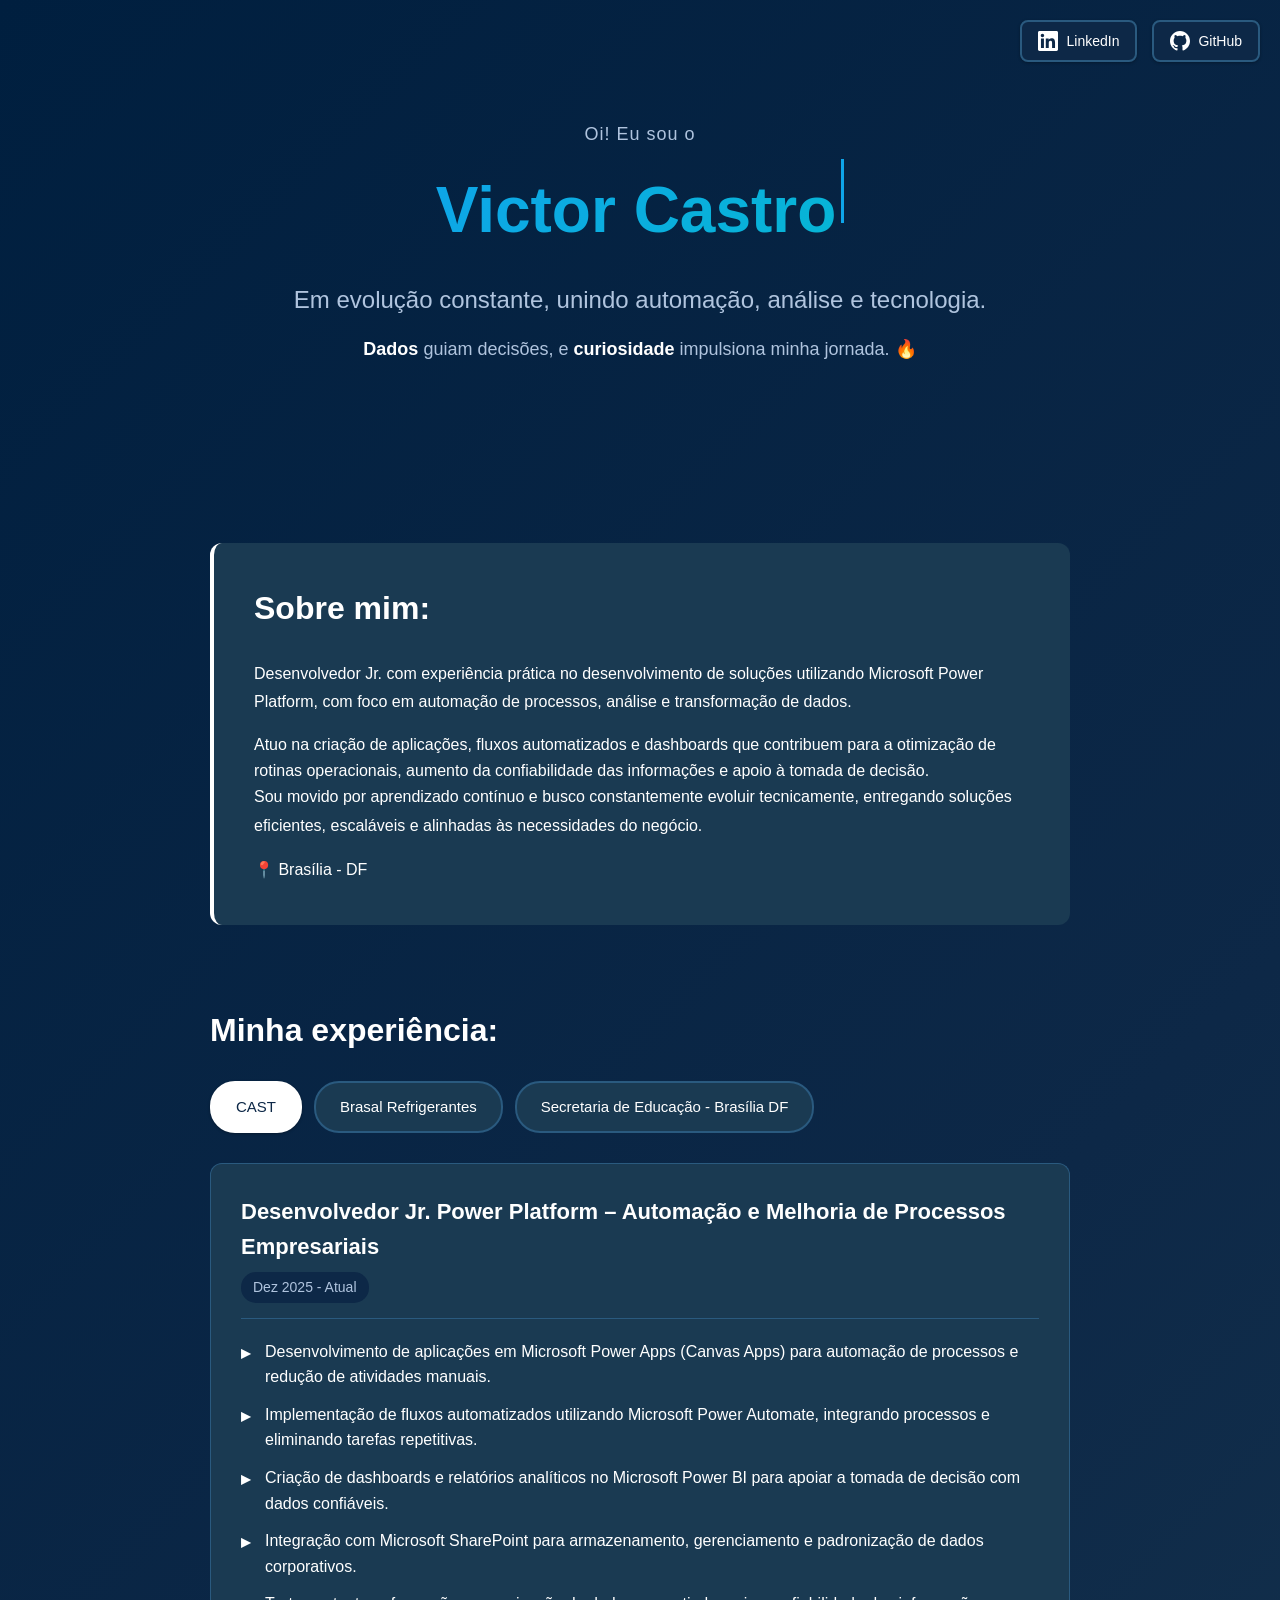
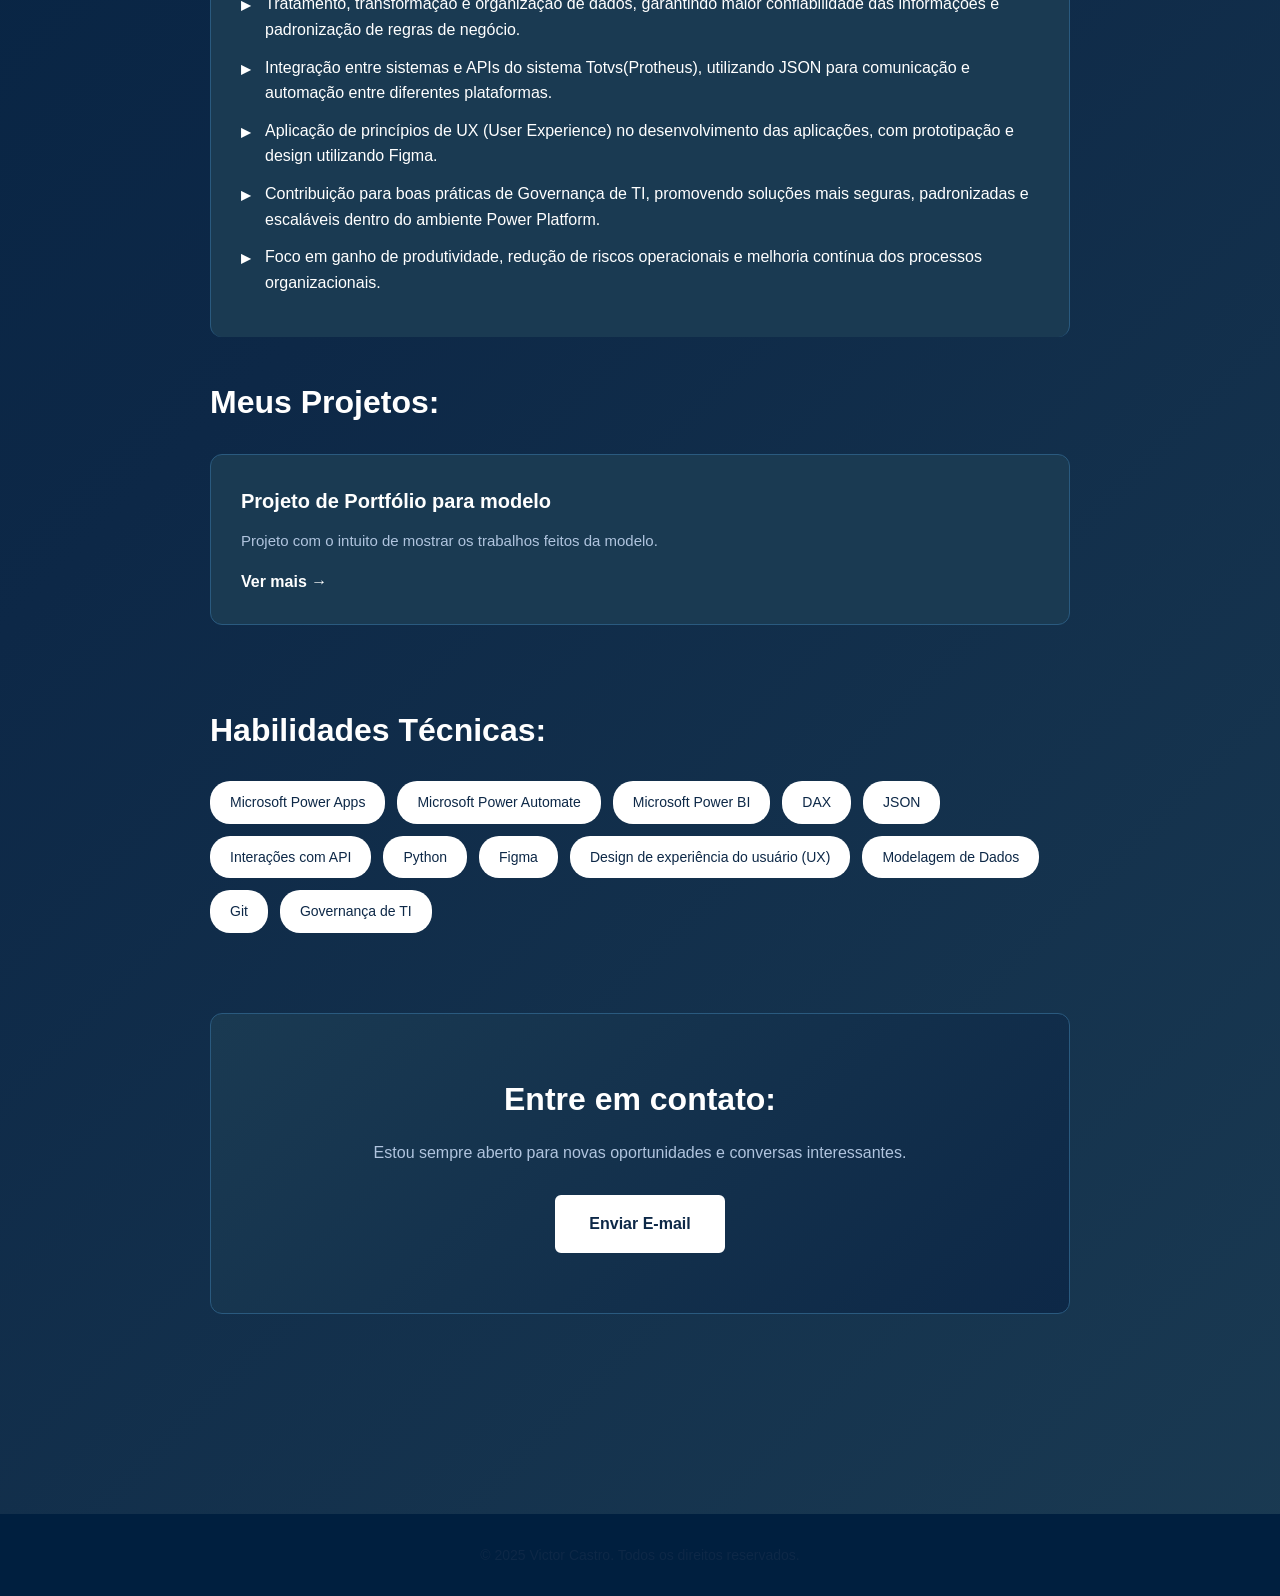
==== commit b50226e6: "up" ====
--- a/index.html
+++ b/index.html
@@ -45,26 +45,71 @@
 
         <section class="about">
             <h2>Sobre mim:</h2>
-            <p>Tenho experiência prática com dados e automações, atuando em projetos reais que envolvem análise, ETL e
-                suporte a processos de negócios.</p>
-            <p>Sou movido por aprendizado contínuo e busco evoluir a cada oportunidade, sempre com foco em qualidade,
-                inovação e eficiência.</p>
-            <p>Brasília - DF</p>
+            <p>Desenvolvedor Jr. com experiência prática no desenvolvimento de soluções utilizando Microsoft Power
+                Platform, com foco em automação de processos, análise e transformação de dados.
+            </p>
+            Atuo na criação de aplicações, fluxos automatizados e dashboards que contribuem para a otimização de rotinas
+            operacionais, aumento da confiabilidade das informações e apoio à tomada de decisão.
+
+            <p>Sou movido por aprendizado contínuo e busco constantemente evoluir tecnicamente, entregando soluções
+                eficientes, escaláveis e alinhadas às necessidades do negócio.
+            </p>
+            <p>📍 Brasília - DF</p>
         </section>
-
 
         <section class="experience">
             <h2>Minha experiência:</h2>
             <div class="companies-list">
-                <div class="company-item active" data-company="brasal">Brasal Refrigerantes</div>
+                <div class="company-item active" data-company="cast">CAST</div>
+                <div class="company-item " data-company="brasal">Brasal Refrigerantes</div>
                 <div class="company-item" data-company="empresa2">Secretaria de Educação - Brasília DF</div>
             </div>
 
-            <div id="experience-brasal" class="experience-content active">
+            <div id="experience-cast" class="experience-content active">
+                <div class="job-entry">
+                    <div class="job-header">
+                        <h3 class="job-title">Desenvolvedor Jr. Power Platform – Automação e Melhoria de Processos
+                            Empresariais</h3>
+                        <p class="job-date">Dez 2025 - Atual</p>
+                    </div>
+
+                    <ul class="job-description">
+                        <li>Desenvolvimento de aplicações em Microsoft Power Apps (Canvas Apps) para automação de
+                            processos e redução de atividades manuais.</li>
+
+                        <li>Implementação de fluxos automatizados utilizando Microsoft Power Automate, integrando
+                            processos e eliminando tarefas repetitivas.</li>
+
+                        <li>Criação de dashboards e relatórios analíticos no Microsoft Power BI para apoiar a tomada
+                            de decisão com dados confiáveis.</li>
+
+                        <li>Integração com Microsoft SharePoint para armazenamento, gerenciamento e padronização de
+                            dados corporativos.</li>
+
+                        <li>Tratamento, transformação e organização de dados, garantindo maior confiabilidade das
+                            informações e padronização de regras de negócio.</li>
+
+                        <li>Integração entre sistemas e APIs do sistema Totvs(Protheus), utilizando JSON para comunicação e automação entre
+                            diferentes plataformas.</li>
+
+                        <li>Aplicação de princípios de UX (User Experience) no desenvolvimento das aplicações, com
+                            prototipação e design utilizando Figma.</li>
+
+                        <li>Contribuição para boas práticas de Governança de TI, promovendo soluções mais seguras,
+                            padronizadas e escaláveis dentro do ambiente Power Platform.</li>
+
+                        <li>Foco em ganho de produtividade, redução de riscos operacionais e melhoria contínua dos
+                            processos organizacionais.</li>
+
+                    </ul>
+                </div>
+            </div>
+
+            <div id="experience-brasal" class="experience-content">
                 <div class="job-entry">
                     <div class="job-header">
                         <h3 class="job-title">Aprendiz de TI – Foco em Dados, Automação e Processos</h3>
-                        <p class="job-date">2024 - Atual</p>
+                        <p class="job-date"> Set 2024 - Dez 2025</p>
                     </div>
 
                     <ul class="job-description">
@@ -123,19 +168,18 @@
             <section class="skills">
                 <h2>Habilidades Técnicas:</h2>
                 <div class="skills-grid">
+                    <div class="skill-tag">Microsoft Power Apps</div>
+                    <div class="skill-tag">Microsoft Power Automate</div>
+                    <div class="skill-tag">Microsoft Power BI</div>
+                    <div class="skill-tag">DAX</div>
+                    <div class="skill-tag">JSON</div>
+                    <div class="skill-tag">Interações com API</div>
                     <div class="skill-tag">Python</div>
-                    <div class="skill-tag">ETL</div>
-                    <div class="skill-tag">SQL</div>
-                    <div class="skill-tag">NoSQL</div>
+                    <div class="skill-tag">Figma</div>
+                    <div class="skill-tag">Design de experiência do usuário (UX)</div>
                     <div class="skill-tag">Modelagem de Dados</div>
-                    <div class="skill-tag">Power BI</div>
-                    <div class="skill-tag">DAX</div>
-                    <div class="skill-tag">Automação de Processos</div>
-                    <div class="skill-tag">Power Automate</div>
                     <div class="skill-tag">Git</div>
-                    <div class="skill-tag">Docker (Em Aprendizado)</div>
-                    <div class="skill-tag">Apache Spark (Em Aprendizado)</div>
-                    <div class="skill-tag">GCP (Em Aprendizado)</div>
+                    <div class="skill-tag">Governança de TI</div>
                 </div>
             </section>
 
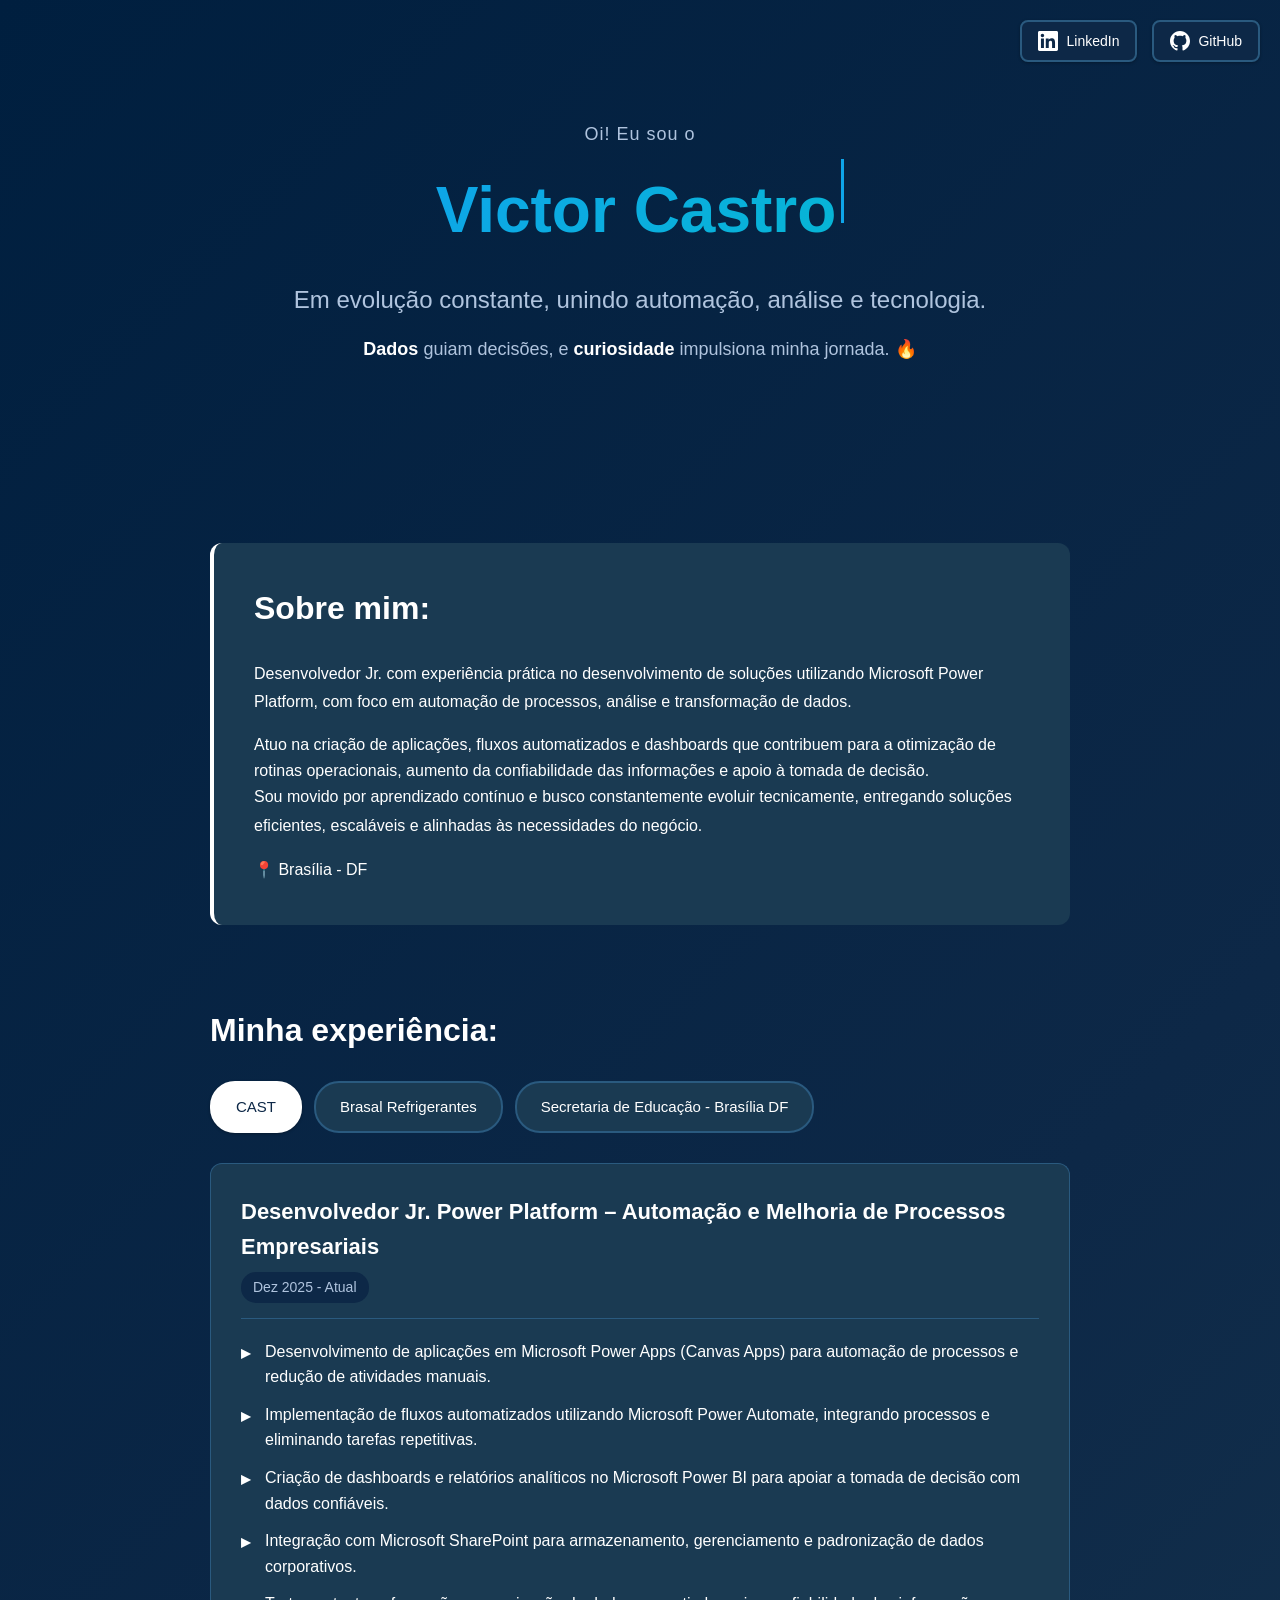
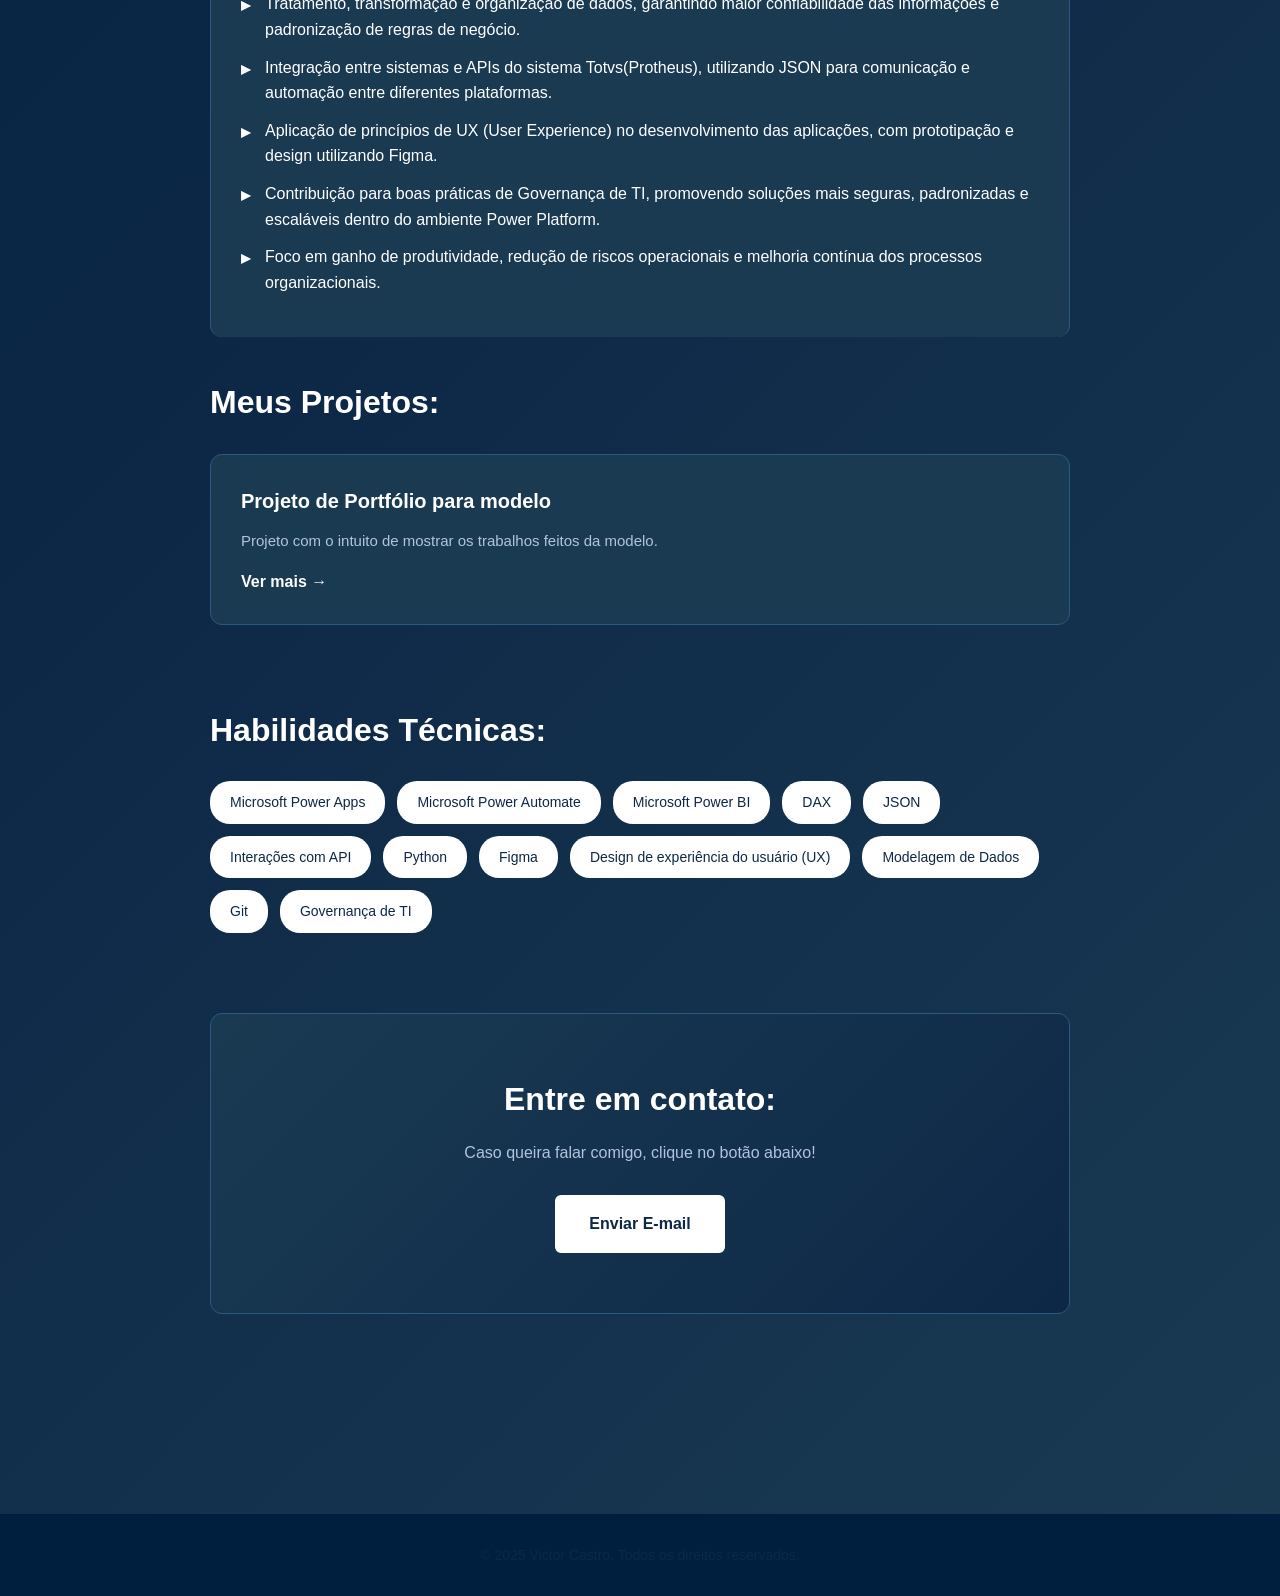
==== commit 695508ee: "up" ====
--- a/index.html
+++ b/index.html
@@ -185,7 +185,7 @@
 
             <section class="contact">
                 <h2>Entre em contato:</h2>
-                <p>Estou sempre aberto para novas oportunidades e conversas interessantes.</p>
+                <p>Caso queira falar comigo, clique no botão abaixo!</p>
                 <a href="mailto:victorrodrigo04@gmail.com" class="cta-button">Enviar E-mail</a>
             </section>
     </main>
